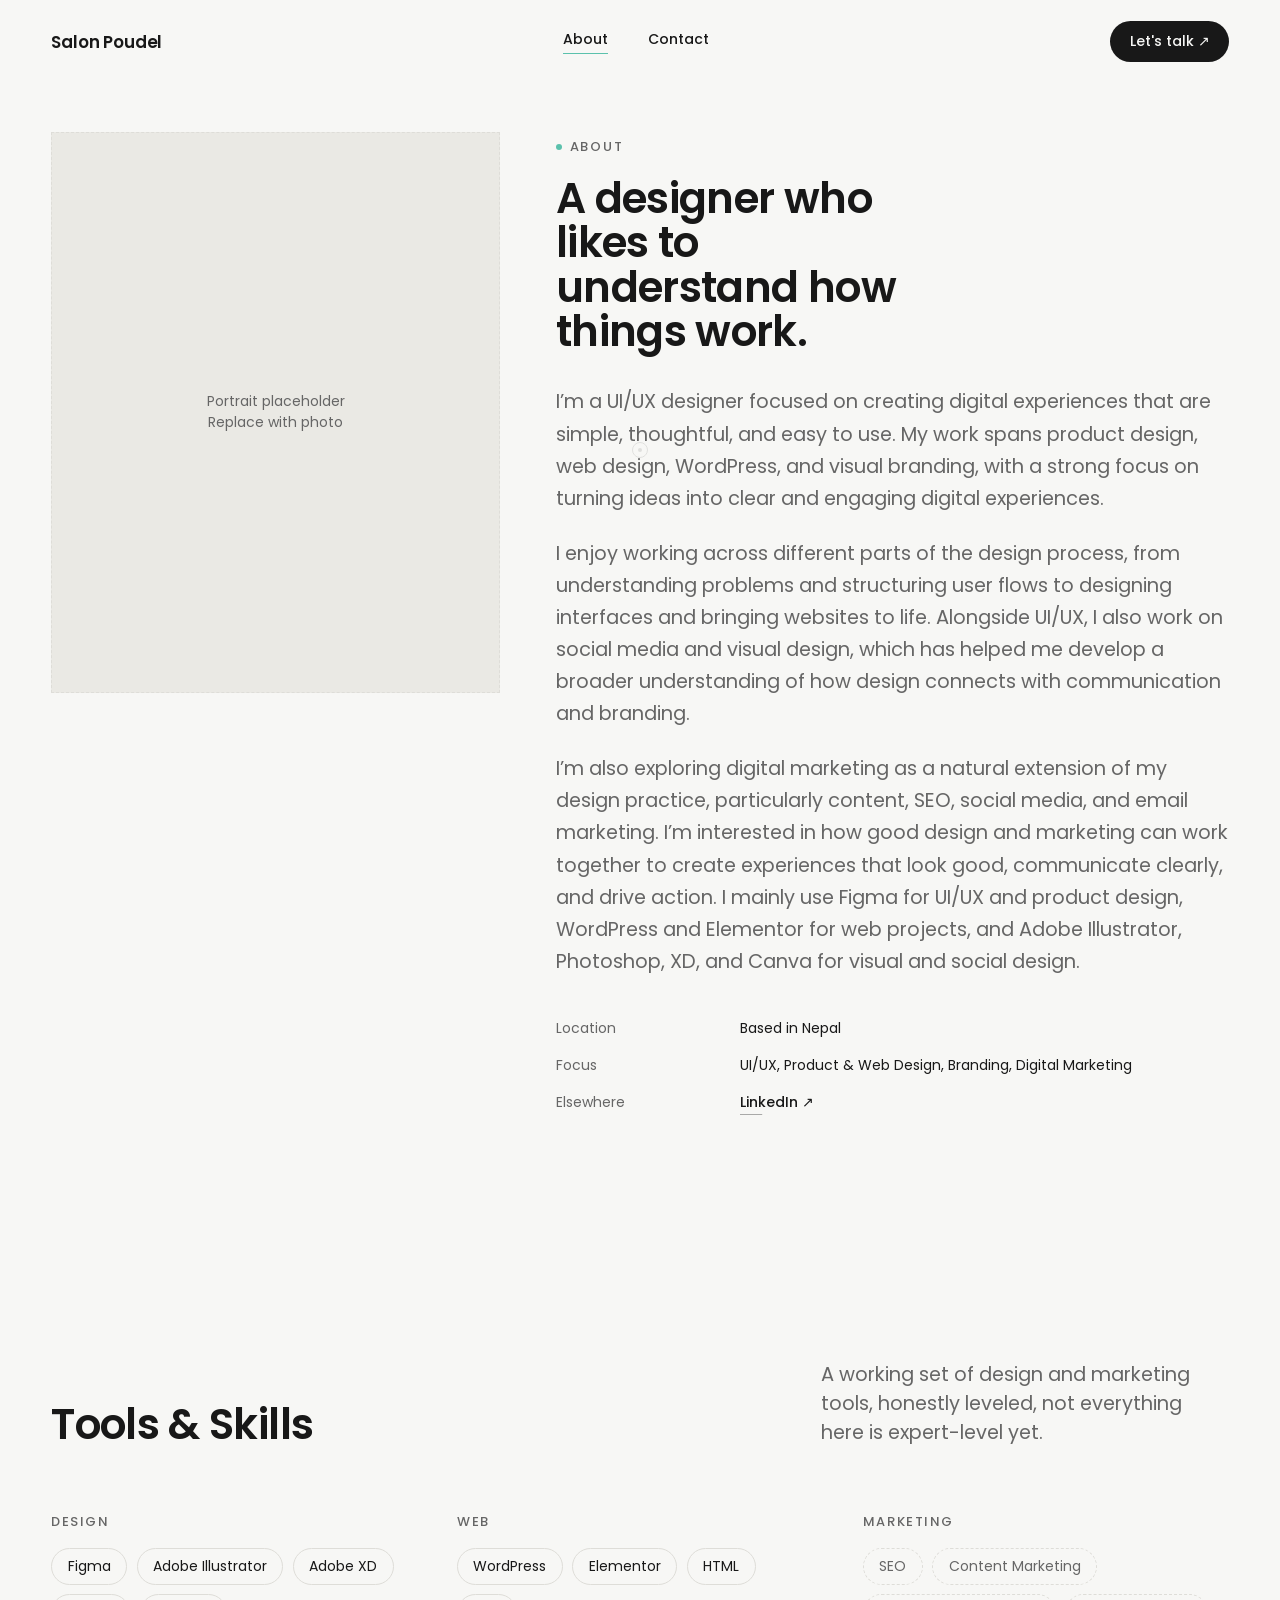
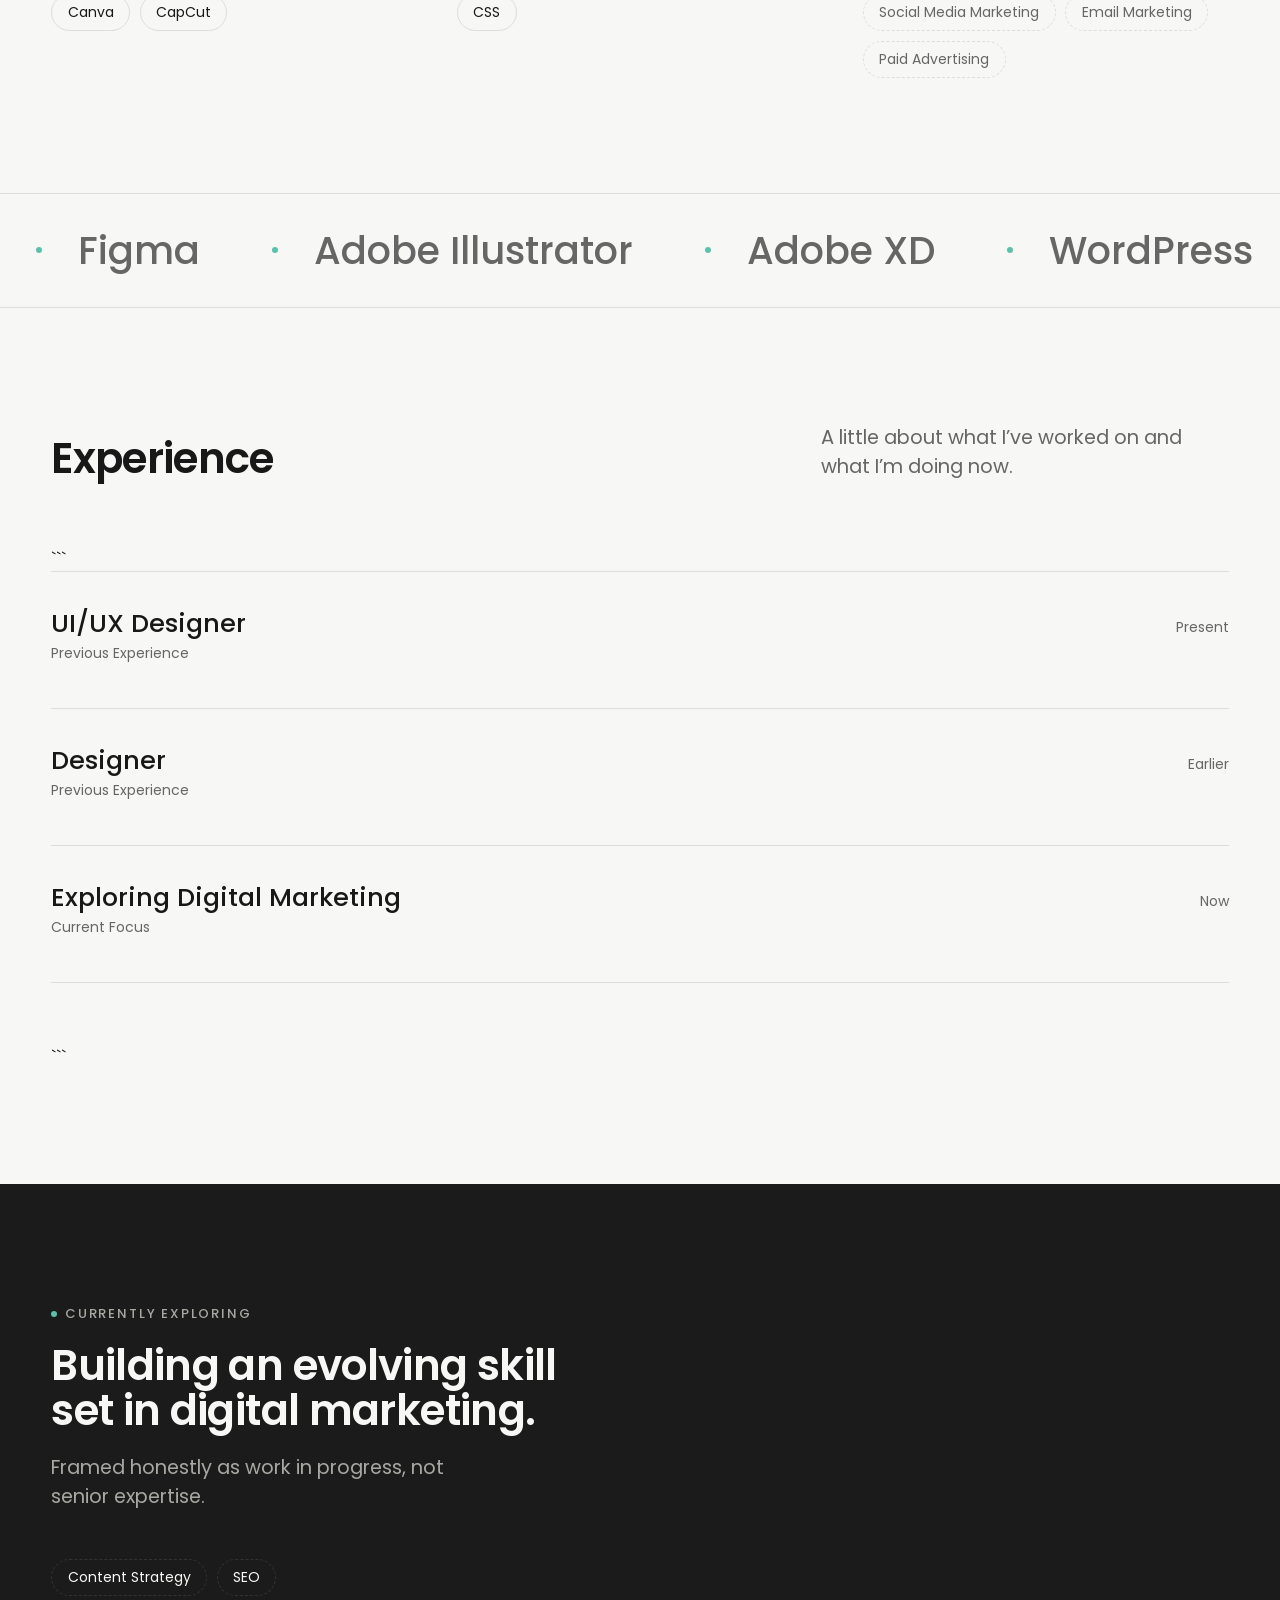
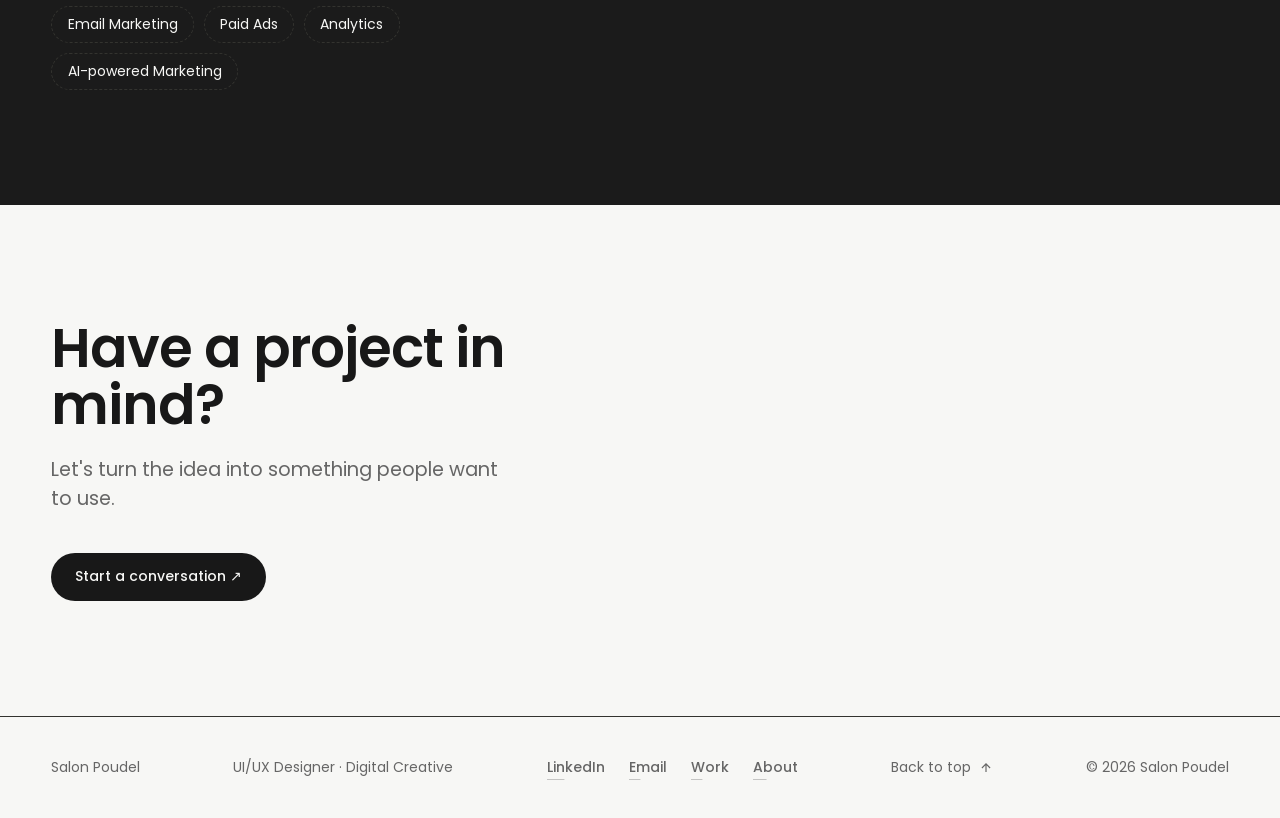
==== about.html @ 78639d9d "Update about.html" ====
<!DOCTYPE html>
<html lang="en">
<head>
<meta charset="UTF-8">
<meta name="viewport" content="width=device-width, initial-scale=1.0">
<title>About | Salon Poudel</title>
<meta name="description" content="About Salon Poudel — UI/UX designer working across product design, web design, branding, and digital marketing.">
<link rel="icon" href="data:,">
<link rel="stylesheet" href="css/styles.css">
</head>
<body>

<a class="skip-link" href="#main">Skip to content</a>
<div class="scroll-progress" aria-hidden="true"></div>

<header class="nav">
  <div class="container nav-inner">
    <a href="index.html" class="nav-logo">Salon Poudel</a>
    <nav class="nav-links" aria-label="Primary">
      <!-- <a href="work.html">Work</a> -->
      <a href="about.html" aria-current="page">About</a>
      <a href="contact.html">Contact</a>
    </nav>
    <div class="nav-cta">
      <a href="contact.html" class="btn btn-primary magnetic">Let's talk ↗</a>
    </div>
    <button class="nav-toggle" aria-expanded="false" aria-controls="mobile-menu" aria-label="Open menu">
      <span></span><span></span><span></span>
    </button>
  </div>
</header>

<div class="mobile-menu" id="mobile-menu">
  <nav aria-label="Mobile">
    <!-- <a href="work.html">Work</a> -->
    <a href="about.html">About</a>
    <a href="contact.html">Contact</a>
  </nav>
  <div class="mobile-menu-foot">
    <span>Based in Nepal</span>
    <a class="text-link" href="https://www.linkedin.com/in/salon-poudel/" target="_blank" rel="noopener">LinkedIn ↗</a>
  </div>
</div>

<main id="main">

  <section class="section" style="padding-top:calc(var(--nav-h) + 3rem);">
    <div class="container about-grid">
      <div class="about-portrait reveal" role="img" aria-label="Portrait placeholder — replace with a real photo of Salon Poudel">
        Portrait placeholder<br>Replace with photo
      </div>
      <div>
        <p class="eyebrow reveal">About</p>
        <h1 class="section-title reveal" style="margin-top:1.25rem;max-width:14ch;">A designer who likes to understand how things work.</h1>
        <div class="about-copy" style="margin-top:2rem;">
          <p class="reveal">I’m a UI/UX designer focused on creating digital experiences that are simple, thoughtful, and easy to use. My work spans product design, web design, WordPress, and visual branding, with a strong focus on turning ideas into clear and engaging digital experiences.</p>
          <p class="reveal">I enjoy working across different parts of the design process, from understanding problems and structuring user flows to designing interfaces and bringing websites to life. Alongside UI/UX, I also work on social media and visual design, which has helped me develop a broader understanding of how design connects with communication and branding.</p>
          <p class="reveal">I’m also exploring digital marketing as a natural extension of my design practice, particularly content, SEO, social media, and email marketing. I’m interested in how good design and marketing can work together to create experiences that look good, communicate clearly, and drive action. I mainly use Figma for UI/UX and product design, WordPress and Elementor for web projects, and Adobe Illustrator, Photoshop, XD, and Canva for visual and social design.</p>
        </div>
        <dl class="about-facts">
          <div class="about-fact reveal"><dt>Location</dt><dd>Based in Nepal</dd></div>
          <div class="about-fact reveal"><dt>Focus</dt><dd>UI/UX, Product & Web Design, Branding, Digital Marketing</dd></div>
          <div class="about-fact reveal"><dt>Elsewhere</dt><dd><a class="text-link" href="https://www.linkedin.com/in/salon-poudel/" target="_blank" rel="noopener">LinkedIn ↗</a></dd></div>
        </dl>
      </div>
    </div>
  </section>

  <!-- SKILLS -->
  <section class="section" id="skills">
    <div class="container">
      <div class="section-head">
        <h2 class="section-title reveal">Tools & Skills</h2>
        <p class="section-sub reveal">A working set of design and marketing tools, honestly leveled, not everything here is expert-level yet.</p>
      </div>
      <div class="skill-groups">
        <div class="skill-group reveal">
          <h4>Design</h4>
          <div class="skill-tags">
            <span class="skill-tag">Figma</span>
            <span class="skill-tag">Adobe Illustrator</span>
            <span class="skill-tag">Adobe XD</span>
            <!-- <span class="skill-tag">Photoshop</span> -->
            <span class="skill-tag">Canva</span>
            <span class="skill-tag">CapCut</span>
          </div>
        </div>
        <div class="skill-group reveal">
          <h4>Web</h4>
          <div class="skill-tags">
            <span class="skill-tag">WordPress</span>
            <span class="skill-tag">Elementor</span>
            <span class="skill-tag">HTML</span>
            <span class="skill-tag">CSS</span>
            <!-- <span class="skill-tag" data-level="growing">Basic JavaScript</span> -->
          </div>
        </div>
        <div class="skill-group reveal">
          <h4>Marketing</h4>
          <div class="skill-tags">
            <span class="skill-tag" data-level="growing">SEO</span>
            <span class="skill-tag" data-level="growing">Content Marketing</span>
            <span class="skill-tag" data-level="growing">Social Media Marketing</span>
            <span class="skill-tag" data-level="growing">Email Marketing</span>
            <span class="skill-tag" data-level="growing">Paid Advertising</span>
          </div>
        </div>
      </div>
    </div>
  </section>

  <div class="marquee" aria-label="Tools used">
    <div class="marquee-track">
      <span class="marquee-item"><span class="dot"></span>Figma</span>
      <span class="marquee-item"><span class="dot"></span>Adobe Illustrator</span>
      <span class="marquee-item"><span class="dot"></span>Adobe XD</span>
      <span class="marquee-item"><span class="dot"></span>WordPress</span>
      <span class="marquee-item"><span class="dot"></span>Elementor</span>
      <span class="marquee-item"><span class="dot"></span>Photoshop</span>
      <span class="marquee-item"><span class="dot"></span>Canva</span>
      <span class="marquee-item"><span class="dot"></span>CapCut</span>
      <span class="marquee-item"><span class="dot"></span>Figma</span>
      <span class="marquee-item"><span class="dot"></span>Adobe Illustrator</span>
      <span class="marquee-item"><span class="dot"></span>Adobe XD</span>
      <span class="marquee-item"><span class="dot"></span>WordPress</span>
      <span class="marquee-item"><span class="dot"></span>Elementor</span>
      <span class="marquee-item"><span class="dot"></span>Photoshop</span>
      <span class="marquee-item"><span class="dot"></span>Canva</span>
      <span class="marquee-item"><span class="dot"></span>CapCut</span>
    </div>
  </div>

  <!-- EXPERIENCE -->
  <section class="section" id="experience">
  <div class="container">
    <div class="section-head">
      <h2 class="section-title reveal">Experience</h2>
      <p class="section-sub reveal">A little about what I’ve worked on and what I’m doing now.</p>
    </div>

```
<div class="timeline-list">

  <div class="timeline-item reveal">
    <div class="timeline-head" data-accordion-trigger tabindex="0" role="button" aria-expanded="false">
      <div>
        <p class="timeline-role">UI/UX Designer</p>
        <p class="timeline-company">Previous Experience</p>
      </div>
      <span class="timeline-duration">Present</span>
    </div>

    <div class="timeline-body">
      <div class="timeline-body-inner">
        <p>
          I worked across UI/UX and product design, creating digital experiences for web and mobile products. My work involved understanding user needs, planning user flows, designing interfaces in Figma, and turning ideas into clear and practical experiences. I also worked on WordPress websites, visual design, and social media content, gaining experience across different areas of digital design.
        </p>
      </div>
    </div>
  </div>

  <div class="timeline-item reveal">
    <div class="timeline-head" data-accordion-trigger tabindex="0" role="button" aria-expanded="false">
      <div>
        <p class="timeline-role">Designer</p>
        <p class="timeline-company">Previous Experience</p>
      </div>
      <span class="timeline-duration">Earlier</span>
    </div>

    <div class="timeline-body">
      <div class="timeline-body-inner">
        <p>
          I’ve worked on a range of digital projects, from websites and product interfaces to branding and social media design. Working across different types of projects has helped me build a flexible approach to design and understand how visual design, usability, content, and business goals come together.
        </p>
      </div>
    </div>
  </div>

  <div class="timeline-item reveal">
    <div class="timeline-head" data-accordion-trigger tabindex="0" role="button" aria-expanded="false">
      <div>
        <p class="timeline-role">Exploring Digital Marketing</p>
        <p class="timeline-company">Current Focus</p>
      </div>
      <span class="timeline-duration">Now</span>
    </div>

    <div class="timeline-body">
      <div class="timeline-body-inner">
        <p>
          I’m currently expanding my skills into digital marketing, building on my design background to better understand how content, SEO, social media, email marketing, and paid advertising can work together. I see it as a natural extension of design and an opportunity to understand the complete journey from creating an experience to getting it in front of the right people.
        </p>
      </div>
    </div>
  </div>

</div>

<p class="section-sub reveal" style="margin-top:2rem;">
  <a href="https://www.linkedin.com/in/salon-poudel/" target="_blank" rel="noopener noreferrer">
    View my full experience on LinkedIn ↗
  </a>
</p>
```

  </div>
</section>

  <!-- CURRENTLY EXPLORING -->
  <section class="section section-dark dark" id="exploring">
    <div class="container">
      <p class="eyebrow reveal" style="color:#A8A8A3;">Currently exploring</p>
      <h2 class="section-title reveal" style="margin-top:1.25rem;max-width:20ch;">Building an evolving skill set in digital marketing.</h2>
      <p class="section-sub reveal" style="margin-top:1.25rem;color:#A8A8A3;">Framed honestly as work in progress, not senior expertise.</p>
      <div class="skill-groups reveal" style="margin-top:3rem;">
        <div class="skill-tags">
          <span class="skill-tag" style="border-color:var(--line-dark);color:var(--bg);" data-level="growing">Content Strategy</span>
          <span class="skill-tag" style="border-color:var(--line-dark);color:var(--bg);" data-level="growing">SEO</span>
          <span class="skill-tag" style="border-color:var(--line-dark);color:var(--bg);" data-level="growing">Email Marketing</span>
          <span class="skill-tag" style="border-color:var(--line-dark);color:var(--bg);" data-level="growing">Paid Ads</span>
          <span class="skill-tag" style="border-color:var(--line-dark);color:var(--bg);" data-level="growing">Analytics</span>
          <span class="skill-tag" style="border-color:var(--line-dark);color:var(--bg);" data-level="growing">AI-powered Marketing</span>
        </div>
      </div>
    </div>
  </section>

  <section class="section" id="contact">
    <div class="container">
      <h2 class="contact-heading reveal">Have a project in mind?</h2>
      <p class="hero-lead reveal" style="margin-top:1.25rem;">Let's turn the idea into something people want to use.</p>
      <div class="reveal" style="margin-top:2.5rem;">
        <a href="contact.html" class="btn btn-primary magnetic">Start a conversation ↗</a>
      </div>
    </div>
  </section>

</main>

<footer class="site-footer">
  <div class="container" style="display:flex;justify-content:space-between;align-items:center;flex-wrap:wrap;gap:1rem;width:100%;">
    <span>Salon Poudel</span>
    <span class="hide-mobile">UI/UX Designer · Digital Creative</span>
    <nav class="footer-links" aria-label="Footer">
      <a class="text-link" href="https://www.linkedin.com/in/salon-poudel/" target="_blank" rel="noopener">LinkedIn</a>
      <a class="text-link" href="contact.html">Email</a>
      <a class="text-link" href="work.html">Work</a>
      <a class="text-link" href="about.html">About</a>
    </nav>
    <a href="#" data-back-top class="back-top">Back to top
      <svg width="14" height="14" viewBox="0 0 24 24" fill="none" stroke="currentColor" stroke-width="2"><path d="M12 19V5M5 12l7-7 7 7"/></svg>
    </a>
    <span>© 2026 Salon Poudel</span>
  </div>
</footer>

<script src="js/main.js"></script>
</body>
</html>
---- css/styles.css ----
/* ==========================================================================
   Salon Poudel — Portfolio
   Design system: tokens, type, layout, components
   ========================================================================== */

@import url('https://fonts.googleapis.com/css2?family=Poppins:wght@300;400;500;600;700&display=swap');

:root{
  /* Color */
  --bg:            #F7F7F5;
  --bg-dark:       #1B1B1B;
  --ink:           #181818;
  --ink-soft:      #666666;
  --line:          #DEDDD8;
  --line-dark:     #33332F;
  --accent:        #5BC1AC;
  --accent-ink:    #123A32;
  --paper:         #FFFFFF;

  /* Type */
  --font: 'Poppins', -apple-system, BlinkMacSystemFont, 'Segoe UI', sans-serif;

  --size-hero:    clamp(2.75rem, 3.2vw + 2rem, 7rem);
  --size-h1:      clamp(2.25rem, 2.4vw + 1.5rem, 4.5rem);
  --size-h2:      clamp(1.8rem, 1.8vw + 1.2rem, 3rem);
  --size-project: clamp(1.6rem, 2vw + 1rem, 3.6rem);
  --size-lead:    clamp(1.05rem, 0.4vw + 0.9rem, 1.35rem);
  --size-body:    1rem;
  --size-small:   0.875rem;
  --size-label:   0.8125rem;

  /* Layout */
  --gutter: clamp(1.25rem, 4vw, 4rem);
  --max: 1360px;
  --nav-h: 84px;
  --ease: cubic-bezier(.22,.61,.36,1);
  --dur: .6s;

  color-scheme: light;
}

*, *::before, *::after{ box-sizing:border-box; }
html{ scroll-behavior:smooth; }
@media (prefers-reduced-motion: reduce){
  html{ scroll-behavior:auto; }
  *, *::before, *::after{
    animation-duration:.001ms !important;
    animation-iteration-count:1 !important;
    transition-duration:.001ms !important;
    scroll-behavior:auto !important;
  }
}

body{
  margin:0;
  background:var(--bg);
  color:var(--ink);
  font-family:var(--font);
  font-weight:400;
  -webkit-font-smoothing:antialiased;
  -moz-osx-font-smoothing:grayscale;
  overflow-x:hidden;
}

img{ max-width:100%; display:block; }
a{ color:inherit; text-decoration:none; }
button{ font-family:inherit; background:none; border:none; cursor:pointer; color:inherit; }
ul{ margin:0; padding:0; list-style:none; }
h1,h2,h3,h4,p{ margin:0; }

.container{
  max-width:var(--max);
  margin-inline:auto;
  padding-inline:var(--gutter);
}

section{ position:relative; }

/* Focus states ------------------------------------------------------- */
a:focus-visible, button:focus-visible, input:focus-visible, textarea:focus-visible{
  outline:2px solid var(--accent);
  outline-offset:4px;
  border-radius:2px;
}

/* Skip link ------------------------------------------------------------ */
.skip-link{
  position:absolute; left:1rem; top:-60px;
  background:var(--ink); color:var(--bg);
  padding:.75rem 1.25rem; font-size:var(--size-small);
  z-index:1000; transition:top .25s var(--ease);
}
.skip-link:focus{ top:1rem; }

/* Eyebrow / labels ------------------------------------------------------ */
.eyebrow{
  font-size:var(--size-label);
  letter-spacing:.14em;
  text-transform:uppercase;
  color:var(--ink-soft);
  font-weight:500;
  display:inline-flex;
  align-items:center;
  gap:.6em;
}
.eyebrow::before{
  content:'';
  width:6px; height:6px;
  background:var(--accent);
  border-radius:50%;
  flex:none;
}

/* Buttons ---------------------------------------------------------------- */
.btn{
  display:inline-flex;
  align-items:center;
  gap:.55em;
  font-size:var(--size-small);
  font-weight:500;
  padding:.95em 1.7em;
  border-radius:100px;
  transition:transform .4s var(--ease), background .3s ease, color .3s ease, border-color .3s ease;
}
.btn-primary{
  background:var(--ink);
  color:var(--bg);
}
.btn-primary:hover{ background:var(--accent); color:var(--accent-ink); }
.btn-ghost{
  border:1px solid var(--line);
  color:var(--ink);
}
.btn-ghost:hover{ border-color:var(--ink); }
.dark .btn-ghost{ border-color:var(--line-dark); color:var(--bg); }
.dark .btn-ghost:hover{ border-color:var(--bg); }

.text-link{
  position:relative;
  display:inline-block;
  font-weight:500;
}
.text-link::after{
  content:'';
  position:absolute; left:0; right:0; bottom:-.15em;
  height:1px; background:currentColor;
  transform:scaleX(.3); transform-origin:left;
  opacity:.35;
  transition:transform .45s var(--ease), opacity .45s var(--ease);
}
.text-link:hover::after{ transform:scaleX(1); opacity:1; }

/* ==========================================================================
   Navigation
   ========================================================================== */
.nav{
  position:fixed; inset:0 0 auto 0;
  height:var(--nav-h);
  z-index:500;
  display:flex; align-items:center;
  transition:background .4s ease, border-color .4s ease, height .4s ease;
  border-bottom:1px solid transparent;
}
.nav.is-scrolled{
  background:rgba(247,247,245,.86);
  backdrop-filter:blur(14px);
  border-color:var(--line);
  height:70px;
}
.nav-inner{
  width:100%;
  display:flex; align-items:center; justify-content:space-between;
  gap:1.5rem;
}
.nav-logo{
  font-weight:600;
  font-size:1.05rem;
  letter-spacing:-.01em;
}
.nav-links{
  display:flex; align-items:center; gap:2.5rem;
}
.nav-links a{
  font-size:var(--size-small);
  font-weight:500;
  position:relative;
  padding-bottom:4px;
}
.nav-links a::after{
  content:'';
  position:absolute; left:0; bottom:0; height:1px; width:100%;
  background:var(--accent);
  transform:scaleX(0); transform-origin:left;
  transition:transform .35s var(--ease);
}
.nav-links a:hover::after,
.nav-links a[aria-current="page"]::after{ transform:scaleX(1); }
.nav-cta{
  display:flex; align-items:center; gap:1.75rem;
}
.nav-cta .btn{ padding:.7em 1.4em; }

.nav-toggle{
  display:none;
  flex-direction:column;
  gap:5px;
  padding:.5rem;
  z-index:600;
}
.nav-toggle span{
  width:22px; height:1.5px; background:var(--ink);
  transition:transform .35s var(--ease), opacity .35s var(--ease);
}
.nav-toggle[aria-expanded="true"] span:nth-child(1){ transform:translateY(6.5px) rotate(45deg); }
.nav-toggle[aria-expanded="true"] span:nth-child(2){ opacity:0; }
.nav-toggle[aria-expanded="true"] span:nth-child(3){ transform:translateY(-6.5px) rotate(-45deg); }

.mobile-menu{
  position:fixed; inset:0;
  background:var(--bg);
  z-index:550;
  display:flex; flex-direction:column;
  justify-content:center;
  padding:0 var(--gutter);
  transform:translateY(-100%);
  transition:transform .55s var(--ease);
}
.mobile-menu.is-open{ transform:translateY(0); }
.mobile-menu a{
  font-size:clamp(2rem,7vw,3rem);
  font-weight:500;
  padding:.35em 0;
  border-bottom:1px solid var(--line);
  display:flex; justify-content:space-between; align-items:center;
}
.mobile-menu-foot{
  margin-top:2.5rem;
  display:flex; flex-direction:column; gap:.6rem;
  color:var(--ink-soft); font-size:var(--size-small);
}

/* Scroll progress --------------------------------------------------------- */
.scroll-progress{
  position:fixed; top:0; left:0; height:2px; width:0%;
  background:var(--accent); z-index:600;
  transition:width .1s linear;
}

/* ==========================================================================
   Custom cursor (desktop only)
   ========================================================================== */
.cursor{
  position:fixed; top:0; left:0;
  width:16px; height:16px;
  border-radius:50%;
  border:1px solid var(--ink);
  pointer-events:none;
  z-index:900;
  transform:translate(-50%,-50%);
  transition:width .3s var(--ease), height .3s var(--ease), background .3s var(--ease), border-color .3s var(--ease);
  mix-blend-mode:difference;
  display:none;
}
.has-fine-pointer .cursor{ display:block; }
.cursor::after{
  content:'';
  position:absolute; inset:0; margin:auto;
  width:4px; height:4px; border-radius:50%;
  background:var(--ink);
  transition:opacity .3s ease;
}
.cursor.is-view{
  width:88px; height:88px;
  border-color:var(--ink);
  background:var(--bg);
}
.cursor.is-view::after{ opacity:0; }
.cursor.is-view::before{
  content:'VIEW';
  position:absolute; inset:0;
  display:flex; align-items:center; justify-content:center;
  font-size:.7rem; letter-spacing:.1em; font-weight:600;
}
.cursor.is-link{ width:34px; height:34px; background:var(--accent); border-color:var(--accent); }
.cursor.is-link::after{ opacity:0; }

/* ==========================================================================
   Hero
   ========================================================================== */
.hero{
  min-height:100svh;
  display:flex; flex-direction:column; justify-content:center;
  padding-top:calc(var(--nav-h) + 2rem);
  padding-bottom:4rem;
  position:relative;
}
.hero-grid{
  display:grid;
  grid-template-columns:1fr;
  gap:2.5rem;
}
.hero-eyebrow{ margin-bottom:1.75rem; }
.hero-heading{
  font-size:var(--size-hero);
  line-height:1.02;
  letter-spacing:-.02em;
  font-weight:600;
  max-width:20ch;
}
.hero-heading .accent-word{ color:var(--accent); }
.hero-sub-row{
  display:flex; flex-wrap:wrap; justify-content:space-between; align-items:flex-end;
  gap:2rem; margin-top:2.5rem;
}
.hero-lead{
  font-size:var(--size-lead);
  color:var(--ink-soft);
  max-width:38ch;
  line-height:1.5;
}
.hero-cta-row{ display:flex; gap:1rem; flex-wrap:wrap; }

.hero-canvas-wrap{
  position:absolute; inset:0;
  pointer-events:none;
  z-index:0;
}
#hero-canvas{ width:100%; height:100%; }

.hero-scroll{
  position:absolute; left:var(--gutter); bottom:2rem;
  display:flex; align-items:center; gap:.75rem;
  font-size:var(--size-label); color:var(--ink-soft);
}
.hero-scroll-line{
  width:1px; height:40px; background:var(--line); position:relative; overflow:hidden;
}
.hero-scroll-line::after{
  content:''; position:absolute; top:-40px; left:0; width:100%; height:40px;
  background:var(--accent);
  animation:scrollline 2.2s ease-in-out infinite;
}
@keyframes scrollline{ 0%{transform:translateY(0);} 100%{transform:translateY(80px);} }

/* ==========================================================================
   Reveal / scroll utilities
   ========================================================================== */
.reveal{
  opacity:0; transform:translateY(28px);
  transition:opacity .9s var(--ease), transform .9s var(--ease);
}
.reveal.in-view{ opacity:1; transform:translateY(0); }
.reveal-mask{ overflow:hidden; }
.reveal-mask > *{
  display:block;
  transform:translateY(110%);
  transition:transform .9s var(--ease);
}
.reveal-mask.in-view > *{ transform:translateY(0); }

/* Stagger children */
.stagger > *{ transition-delay:calc(var(--i, 0) * 90ms); }

/* ==========================================================================
   Section headings
   ========================================================================== */
.section{ padding:clamp(4.5rem,9vw,9rem) 0; }
.section-dark{ background:var(--bg-dark); color:var(--bg); }
.section-head{
  display:flex; justify-content:space-between; align-items:flex-end;
  gap:2rem; margin-bottom:clamp(2.5rem,5vw,5rem);
  flex-wrap:wrap;
}
.section-title{
  font-size:var(--size-h2);
  font-weight:600;
  letter-spacing:-.015em;
  line-height:1.05;
}
.section-sub{
  color:var(--ink-soft);
  max-width:34ch;
  font-size:var(--size-lead);
  line-height:1.5;
}
.dark .section-sub{ color:#A8A8A3; }

/* ==========================================================================
   Statement (intro / positioning) section
   ========================================================================== */
.statement{
  font-size:clamp(1.9rem,3.4vw,4rem);
  line-height:1.18;
  font-weight:500;
  letter-spacing:-.015em;
  max-width:22ch;
}
.statement .dim{ color:var(--ink-soft); }
.statement-note{
  margin-top:3rem;
  max-width:46ch;
  color:var(--ink-soft);
  font-size:var(--size-lead);
  line-height:1.6;
}

/* ==========================================================================
   Project list (Selected Work)
   ========================================================================== */
.project{
  border-top:1px solid var(--line);
  padding:clamp(3rem,6vw,5.5rem) 0;
  display:grid;
  grid-template-columns:1fr;
  gap:2.5rem;
  cursor:pointer;
}
.project:last-child{ border-bottom:1px solid var(--line); }
.project-media{
  position:relative;
  overflow:hidden;
  aspect-ratio:4/3;
  background:#EAE9E4;
  border-radius:2px;
}
.project-media img{
  width:100%; height:100%; object-fit:cover;
  transition:transform .9s var(--ease);
}
.project:hover .project-media img{ transform:scale(1.06); }
.project-placeholder{
  position:absolute; inset:0;
  display:flex; align-items:center; justify-content:center;
  flex-direction:column; gap:.5rem;
  color:var(--ink-soft);
  font-size:var(--size-small);
  text-align:center;
  padding:1.5rem;
  border:1px dashed var(--line);
}
.project-info{ display:flex; flex-direction:column; justify-content:center; }
.project-index{
  font-size:var(--size-small);
  color:var(--ink-soft);
  margin-bottom:1rem;
  transition:color .3s ease;
}
.project:hover .project-index{ color:var(--accent); }
.project-title{
  font-size:var(--size-project);
  font-weight:600;
  letter-spacing:-.02em;
  line-height:1.05;
  transition:transform .5s var(--ease);
}
.project:hover .project-title{ transform:translateX(10px); }
.project-desc{
  margin-top:1.1rem;
  color:var(--ink-soft);
  max-width:42ch;
  line-height:1.6;
}
.project-meta{
  display:flex; gap:1.5rem; margin-top:1.5rem;
  font-size:var(--size-small); color:var(--ink-soft);
  flex-wrap:wrap;
}
.project-meta span{ display:flex; align-items:center; gap:.5rem; }
.project-link{
  margin-top:2rem;
  display:inline-flex; align-items:center; gap:.6rem;
  font-weight:500; font-size:var(--size-small);
}
.project-link .arrow{ transition:transform .4s var(--ease); }
.project:hover .project-link .arrow{ transform:translate(4px,-4px); }
.project-link .underline{
  position:relative; height:1px; width:26px; background:var(--line);
  overflow:hidden;
}
.project-link .underline::after{
  content:''; position:absolute; inset:0; background:var(--accent);
  transform:scaleX(0); transform-origin:left; transition:transform .4s var(--ease);
}
.project:hover .project-link .underline::after{ transform:scaleX(1); }

@media(min-width:900px){
  .project{ grid-template-columns:1.15fr .85fr; align-items:center; gap:4rem; }
  .project[data-layout="right"] .project-media{ order:2; }
  .project[data-layout="right"] .project-info{ order:1; }
  .project[data-layout="full"]{ grid-template-columns:1fr; }
  .project[data-layout="full"] .project-media{ aspect-ratio:16/8; }
  .project[data-layout="asym"]{ grid-template-columns:.7fr 1.3fr; }
}

/* ==========================================================================
   Services (editorial list)
   ========================================================================== */
.service-row{
  border-top:1px solid var(--line);
  padding:1.9rem 0;
  display:grid;
  grid-template-columns:3.5rem 1fr auto;
  align-items:center;
  gap:1.5rem;
  transition:padding .35s var(--ease);
}
.service-row:last-child{ border-bottom:1px solid var(--line); }
.service-num{ color:var(--ink-soft); font-size:var(--size-small); }
.service-name{
  font-size:clamp(1.35rem,2.4vw,2.1rem);
  font-weight:500;
  letter-spacing:-.01em;
}
.service-plus{
  width:34px; height:34px; border-radius:50%; border:1px solid var(--line);
  display:flex; align-items:center; justify-content:center;
  position:relative; flex:none;
  transition:border-color .3s ease, transform .4s var(--ease);
}
.service-plus::before, .service-plus::after{
  content:''; position:absolute; background:var(--ink);
}
.service-plus::before{ width:11px; height:1px; }
.service-plus::after{ width:1px; height:11px; transition:transform .3s ease; }
.service-row.is-open .service-plus::after{ transform:rotate(90deg); }
.service-row.is-open .service-plus{ border-color:var(--accent); transform:rotate(180deg); }
.service-desc{
  grid-column:1 / -1;
  max-height:0; overflow:hidden;
  color:var(--ink-soft); line-height:1.65;
  max-width:60ch;
  transition:max-height .5s var(--ease), padding .5s var(--ease);
}
.service-row.is-open .service-desc{ max-height:200px; padding-top:1rem; }

/* ==========================================================================
   Marquee (tools)
   ========================================================================== */
.marquee{
  overflow:hidden;
  border-top:1px solid var(--line);
  border-bottom:1px solid var(--line);
  padding:1.75rem 0;
}
.marquee-track{
  display:flex; width:max-content;
  animation:marquee 32s linear infinite;
  gap:0;
}
.marquee:hover .marquee-track{ animation-play-state:paused; }
.marquee-item{
  font-size:clamp(1.4rem,3vw,2.4rem);
  font-weight:500;
  color:var(--ink-soft);
  padding:0 2.25rem;
  display:flex; align-items:center; gap:2.25rem;
  white-space:nowrap;
}
.marquee-item .dot{ width:6px; height:6px; border-radius:50%; background:var(--accent); }
@keyframes marquee{ from{ transform:translateX(0);} to{ transform:translateX(-50%);} }

.skill-groups{
  display:grid; gap:2.5rem;
  grid-template-columns:1fr;
  margin-top:3rem;
}
.skill-group h4{
  font-size:var(--size-label); text-transform:uppercase; letter-spacing:.12em;
  color:var(--ink-soft); font-weight:500; margin-bottom:1rem;
}
.skill-tags{ display:flex; flex-wrap:wrap; gap:.6rem; }
.skill-tag{
  border:1px solid var(--line); border-radius:100px;
  padding:.5em 1.1em; font-size:var(--size-small);
  transition:border-color .3s ease, color .3s ease;
}
.skill-tag:hover{ border-color:var(--accent); color:var(--accent-ink); }
.skill-tag[data-level="growing"]{ border-style:dashed; color:var(--ink-soft); }

/* ==========================================================================
   Timeline (experience)
   ========================================================================== */
.timeline-item{
  border-top:1px solid var(--line);
  padding:2rem 0;
  display:grid;
  grid-template-columns:1fr;
  gap:.75rem;
  cursor:pointer;
  transition:opacity .35s ease;
}
.timeline-item:last-child{ border-bottom:1px solid var(--line); }
.timeline-list:hover .timeline-item{ opacity:.45; }
.timeline-list:hover .timeline-item:hover{ opacity:1; }
.timeline-head{
  display:flex; justify-content:space-between; align-items:baseline; gap:1rem; flex-wrap:wrap;
}
.timeline-role{ font-size:clamp(1.2rem,2vw,1.7rem); font-weight:500; }
.timeline-company{ color:var(--ink-soft); font-size:var(--size-small); }
.timeline-duration{ color:var(--ink-soft); font-size:var(--size-small); white-space:nowrap; }
.timeline-body{
  max-height:0; overflow:hidden;
  transition:max-height .5s var(--ease);
}
.timeline-item.is-open .timeline-body{ max-height:260px; }
.timeline-body-inner{ padding-top:1rem; color:var(--ink-soft); line-height:1.7; max-width:60ch; }
.timeline-body-inner ul{ margin-top:.75rem; }
.timeline-body-inner li{ position:relative; padding-left:1.1rem; margin-bottom:.4rem; }
.timeline-body-inner li::before{ content:''; position:absolute; left:0; top:.6em; width:5px; height:5px; border-radius:50%; background:var(--accent); }

/* ==========================================================================
   Process
   ========================================================================== */
.process-list{ border-top:1px solid var(--line-dark); }
.process-item{
  border-bottom:1px solid var(--line-dark);
  padding:1.75rem 0;
}
.process-head{
  display:flex; align-items:center; gap:1.5rem; cursor:pointer;
}
.process-num{ color:var(--accent); font-size:var(--size-small); width:2.5rem; flex:none; }
.process-name{ font-size:clamp(1.3rem,2.4vw,2rem); font-weight:500; }
.process-body{ max-height:0; overflow:hidden; transition:max-height .5s var(--ease); }
.process-item.is-open .process-body{ max-height:160px; }
.process-body-inner{ padding:1rem 0 0 4rem; color:#B4B4AF; line-height:1.7; max-width:56ch; }

/* ==========================================================================
   About
   ========================================================================== */
.about-grid{
  display:grid; grid-template-columns:1fr; gap:3.5rem;
  align-items:start;
}
.about-portrait{
  aspect-ratio:4/5;
  background:#EAE9E4;
  border:1px dashed var(--line);
  display:flex; align-items:center; justify-content:center;
  color:var(--ink-soft); font-size:var(--size-small); text-align:center; padding:2rem;
}
.about-copy p{ margin-bottom:1.4rem; color:var(--ink-soft); font-size:var(--size-lead); line-height:1.65; }
.about-facts{ margin-top:2.5rem; display:grid; gap:1rem; }
.about-fact{ display:flex; gap:1rem; font-size:var(--size-small); }
.about-fact dt{ color:var(--ink-soft); min-width:8rem; }

/* ==========================================================================
   Contact
   ========================================================================== */
.contact-heading{
  font-size:var(--size-h1);
  font-weight:600; letter-spacing:-.02em; line-height:1.05;
  max-width:16ch;
}
.contact-links{
  margin-top:3rem; display:flex; flex-direction:column; gap:0;
}
.contact-link-row{
  border-top:1px solid var(--line-dark);
  padding:1.5rem 0;
  display:flex; justify-content:space-between; align-items:center;
  font-size:clamp(1.1rem,2vw,1.5rem);
}
.contact-link-row:last-child{ border-bottom:1px solid var(--line-dark); }
.dark .contact-link-row{ border-color:var(--line-dark); }

/* ==========================================================================
   Footer
   ========================================================================== */
.site-footer{
  padding:2.5rem 0;
  display:flex; justify-content:space-between; align-items:center;
  flex-wrap:wrap; gap:1rem;
  font-size:var(--size-small);
  color:var(--ink-soft);
  border-top:1px solid var(--line-dark);
}
.dark .site-footer{ border-color:var(--line-dark); }
.footer-links{ display:flex; gap:1.5rem; }
.back-top{ display:inline-flex; align-items:center; gap:.5rem; }
.back-top svg{ transition:transform .3s var(--ease); }
.back-top:hover svg{ transform:translateY(-3px); }

/* ==========================================================================
   Magnetic buttons
   ========================================================================== */
.magnetic{ display:inline-block; will-change:transform; }

/* ==========================================================================
   Page-transition overlay
   ========================================================================== */
.page-overlay{
  position:fixed; inset:0; background:var(--ink);
  z-index:1000; transform:translateY(100%);
  pointer-events:none;
}
.page-overlay.animate-in{ animation:overlayIn .6s var(--ease) forwards; }
.page-overlay.animate-out{ animation:overlayOut .6s var(--ease) forwards; }
@keyframes overlayIn{ from{transform:translateY(100%);} to{transform:translateY(0);} }
@keyframes overlayOut{ from{transform:translateY(0);} to{transform:translateY(-100%);} }

/* ==========================================================================
   Case study
   ========================================================================== */
.cs-hero{ padding-top:calc(var(--nav-h) + 3rem); }
.cs-title{ font-size:var(--size-h1); font-weight:600; letter-spacing:-.02em; max-width:22ch; }
.cs-desc{ margin-top:1.25rem; font-size:var(--size-lead); color:var(--ink-soft); max-width:48ch; }
.cs-meta{
  margin-top:3rem; display:grid; grid-template-columns:repeat(2,1fr); gap:1.75rem;
  border-top:1px solid var(--line); padding-top:2rem;
}
.cs-meta dt{ font-size:var(--size-label); text-transform:uppercase; letter-spacing:.1em; color:var(--ink-soft); margin-bottom:.4rem; }
.cs-meta dd{ margin:0; font-size:1rem; font-weight:500; }
.cs-hero-media{
  margin-top:3.5rem; aspect-ratio:16/9; background:#EAE9E4; border:1px dashed var(--line);
  display:flex; align-items:center; justify-content:center; color:var(--ink-soft); font-size:var(--size-small); text-align:center; padding:2rem;
}
.cs-block{ padding:clamp(3.5rem,7vw,6rem) 0; border-top:1px solid var(--line); }
.cs-block-label{ font-size:var(--size-label); text-transform:uppercase; letter-spacing:.12em; color:var(--ink-soft); margin-bottom:1.5rem; }
.cs-block-title{ font-size:var(--size-h2); font-weight:600; letter-spacing:-.015em; max-width:20ch; margin-bottom:1.5rem; }
.cs-block-text{ color:var(--ink-soft); font-size:var(--size-lead); line-height:1.7; max-width:60ch; }
.cs-feature-list{ margin-top:2rem; display:grid; gap:1.25rem; }
.cs-feature{ display:flex; gap:1rem; }
.cs-feature .num{ color:var(--accent); font-size:var(--size-small); flex:none; padding-top:.15em; }
.cs-gallery{ display:grid; gap:1.5rem; margin-top:2rem; grid-template-columns:1fr; }
.cs-gallery-item{
  aspect-ratio:16/10; background:#EAE9E4; border:1px dashed var(--line);
  display:flex; align-items:center; justify-content:center; color:var(--ink-soft); font-size:var(--size-small); text-align:center; padding:2rem;
}
.cs-next{
  display:block; padding:clamp(3.5rem,7vw,6rem) 0; border-top:1px solid var(--line);
}
.cs-next-label{ font-size:var(--size-label); text-transform:uppercase; letter-spacing:.12em; color:var(--ink-soft); }
.cs-next-title{ font-size:var(--size-h1); font-weight:600; letter-spacing:-.02em; margin-top:1rem; }
.cs-next-media{
  margin-top:2.5rem; aspect-ratio:21/9; background:#1B1B1B; overflow:hidden; position:relative;
}
.cs-next-media img{ width:100%; height:100%; object-fit:cover; transition:transform .8s var(--ease); }
.cs-next:hover .cs-next-media img{ transform:scale(1.05); }

/* Placeholder notice banner ------------------------------------------------ */
.notice{
  background:#FBF3D9; border:1px solid #E9DBA0; color:#5C4C10;
  font-size:var(--size-small); line-height:1.6;
  padding:1rem 1.25rem; border-radius:4px; margin-bottom:2rem;
}

/* ==========================================================================
   Responsive
   ========================================================================== */
@media (max-width:900px){
  .nav-links{ display:none; }
  .nav-toggle{ display:flex; }
  .about-grid{ grid-template-columns:1fr; }
  .cs-meta{ grid-template-columns:1fr 1fr; }
}
@media (min-width:900px){
  .hero-grid{ grid-template-columns:1fr; }
  .about-grid{ grid-template-columns:.8fr 1.2fr; }
  .skill-groups{ grid-template-columns:repeat(3,1fr); }
}
@media (min-width:700px){
  .cs-gallery{ grid-template-columns:1fr 1fr; }
}

/* Utility */
.mt-0{ margin-top:0 !important; }
.hide-mobile{ display:none; }
@media(min-width:900px){ .hide-mobile{ display:initial; } }
.visually-hidden{
  position:absolute; width:1px; height:1px; padding:0; margin:-1px;
  overflow:hidden; clip:rect(0,0,0,0); white-space:nowrap; border:0;
}
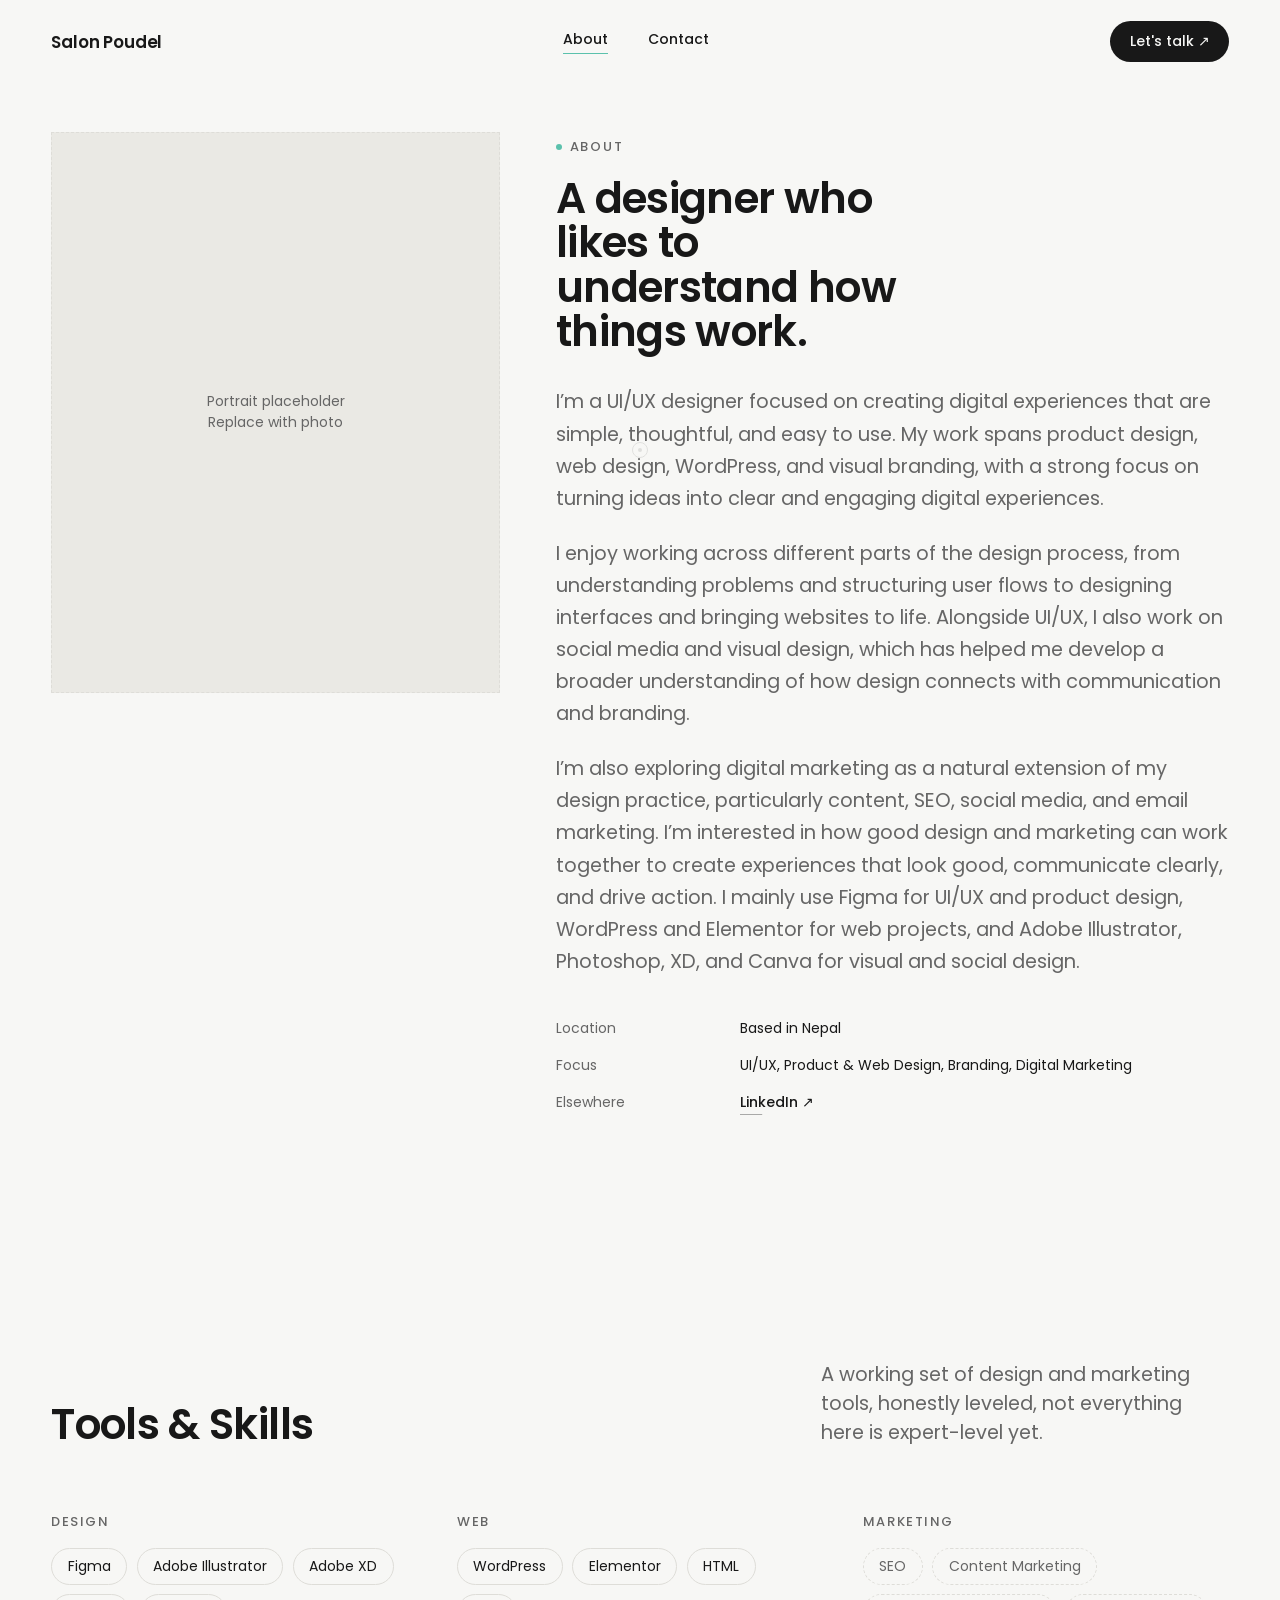
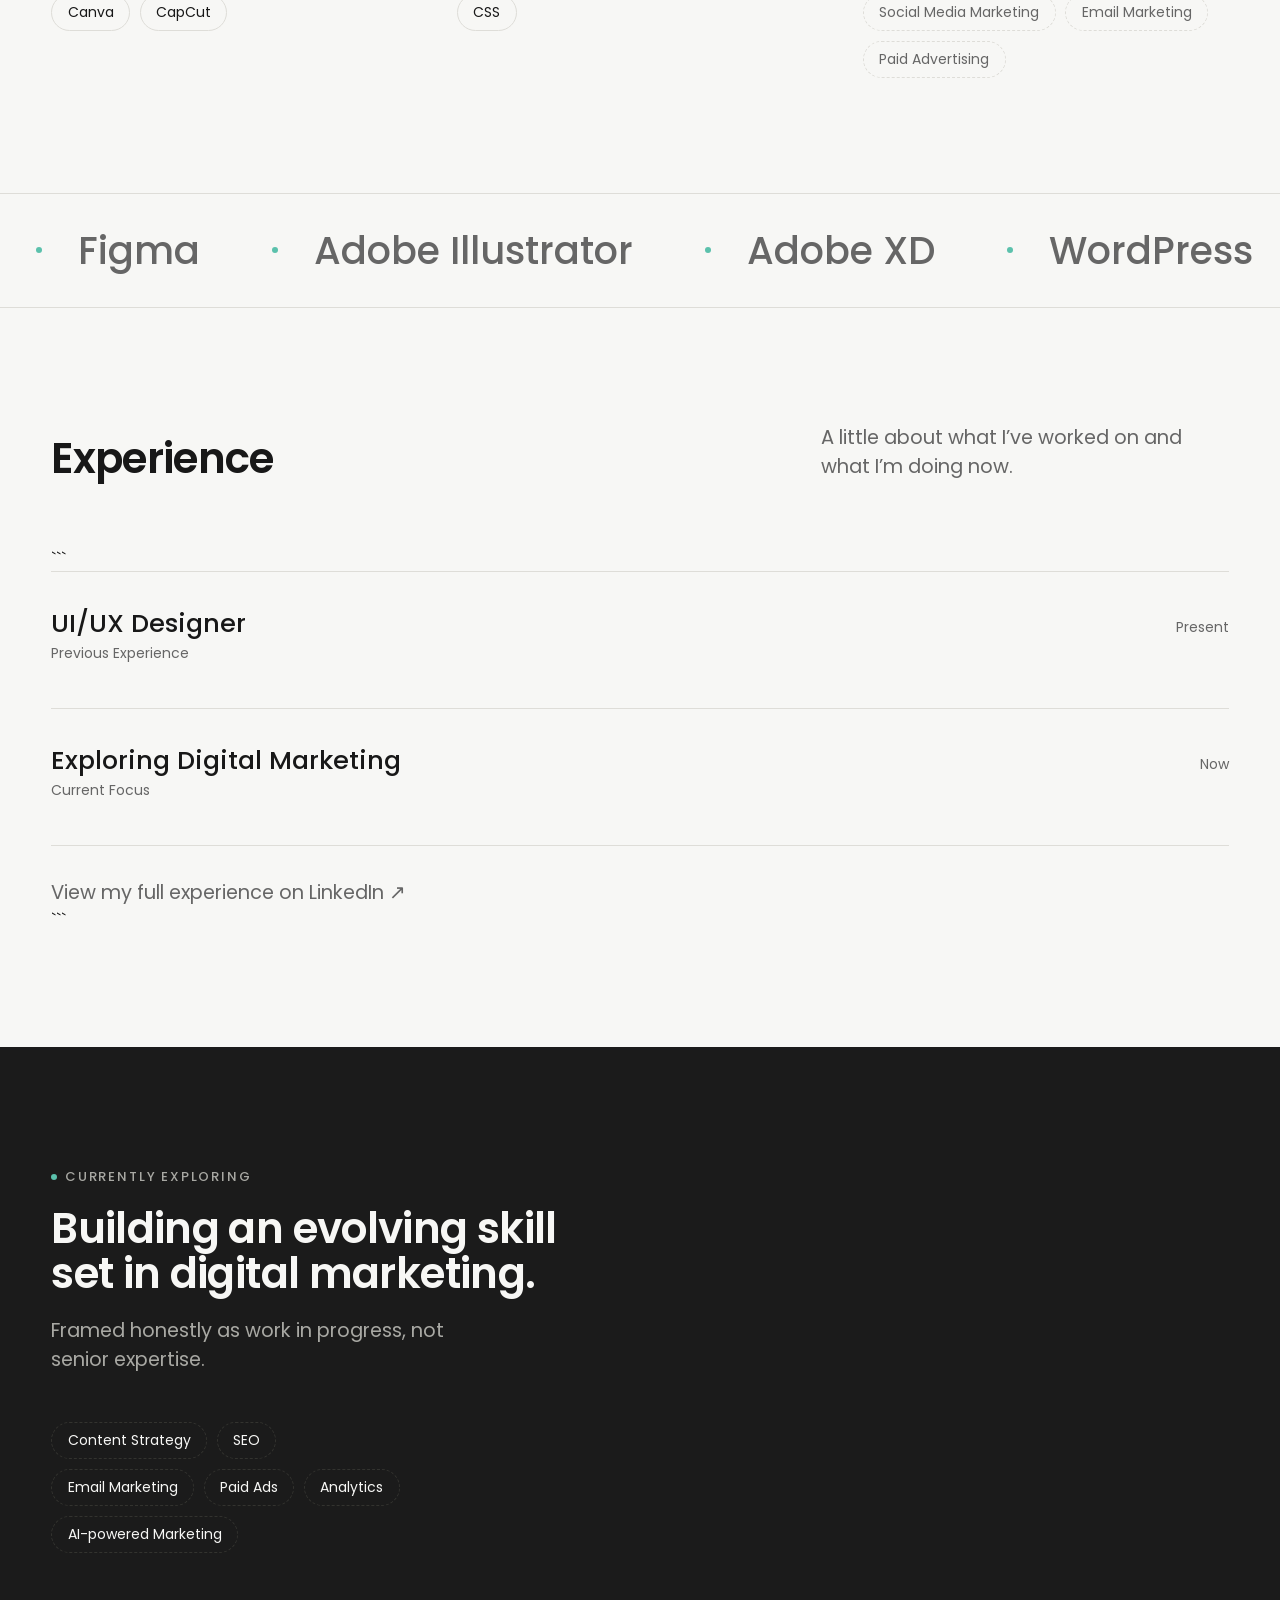
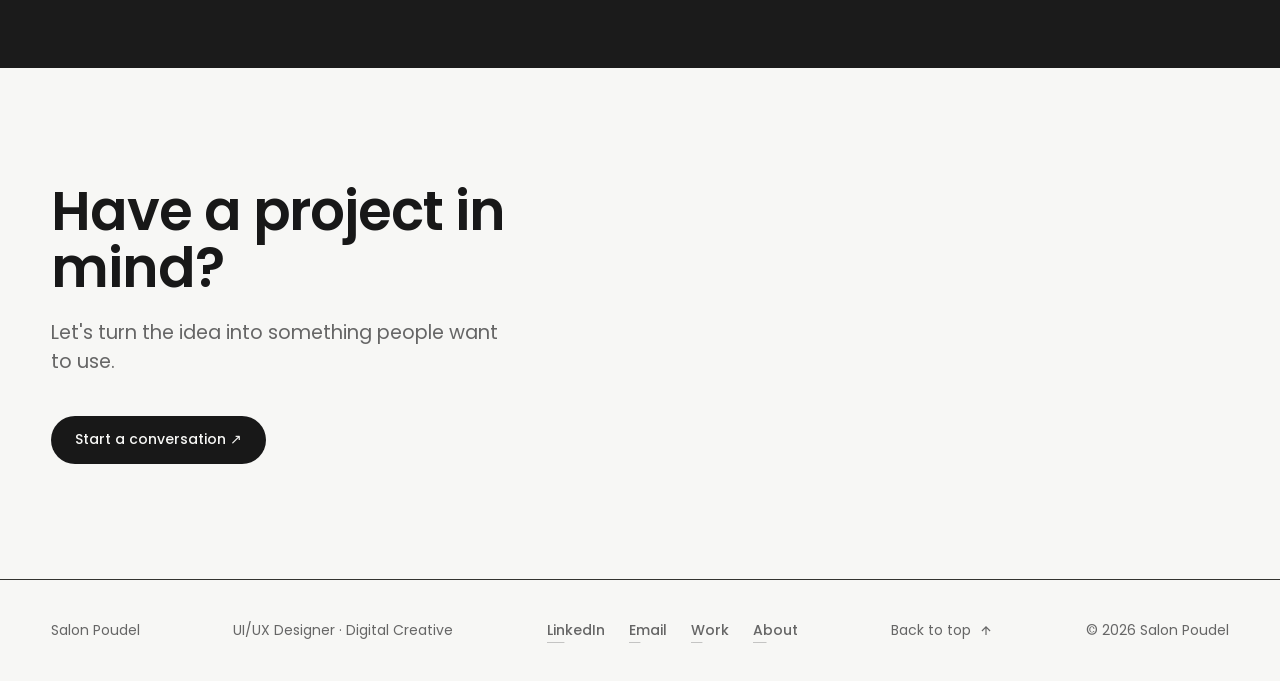
==== commit 8b11029c: "Update about.html" ====
--- a/about.html
+++ b/about.html
@@ -159,7 +159,7 @@
     </div>
   </div>
 
-  <div class="timeline-item reveal">
+  <!-- <div class="timeline-item reveal">
     <div class="timeline-head" data-accordion-trigger tabindex="0" role="button" aria-expanded="false">
       <div>
         <p class="timeline-role">Designer</p>
@@ -175,7 +175,7 @@
         </p>
       </div>
     </div>
-  </div>
+  </div> -->
 
   <div class="timeline-item reveal">
     <div class="timeline-head" data-accordion-trigger tabindex="0" role="button" aria-expanded="false">
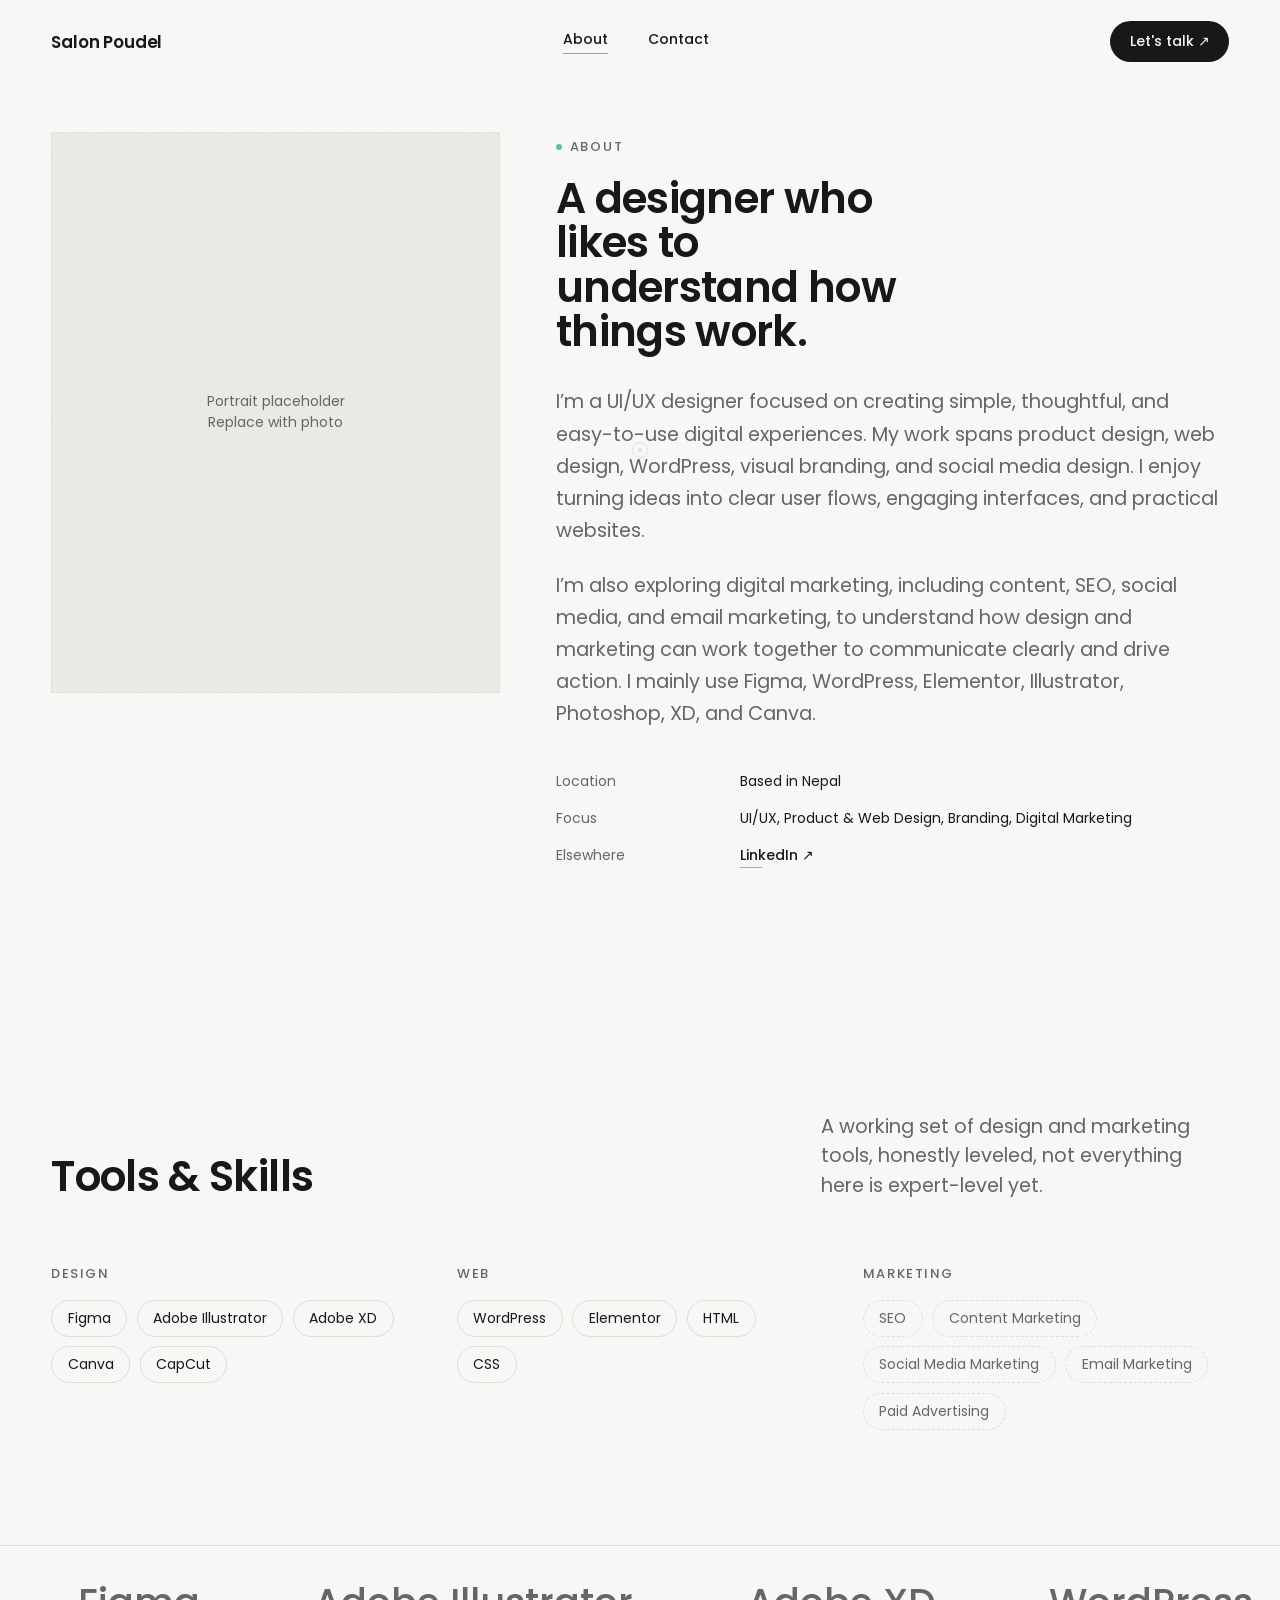
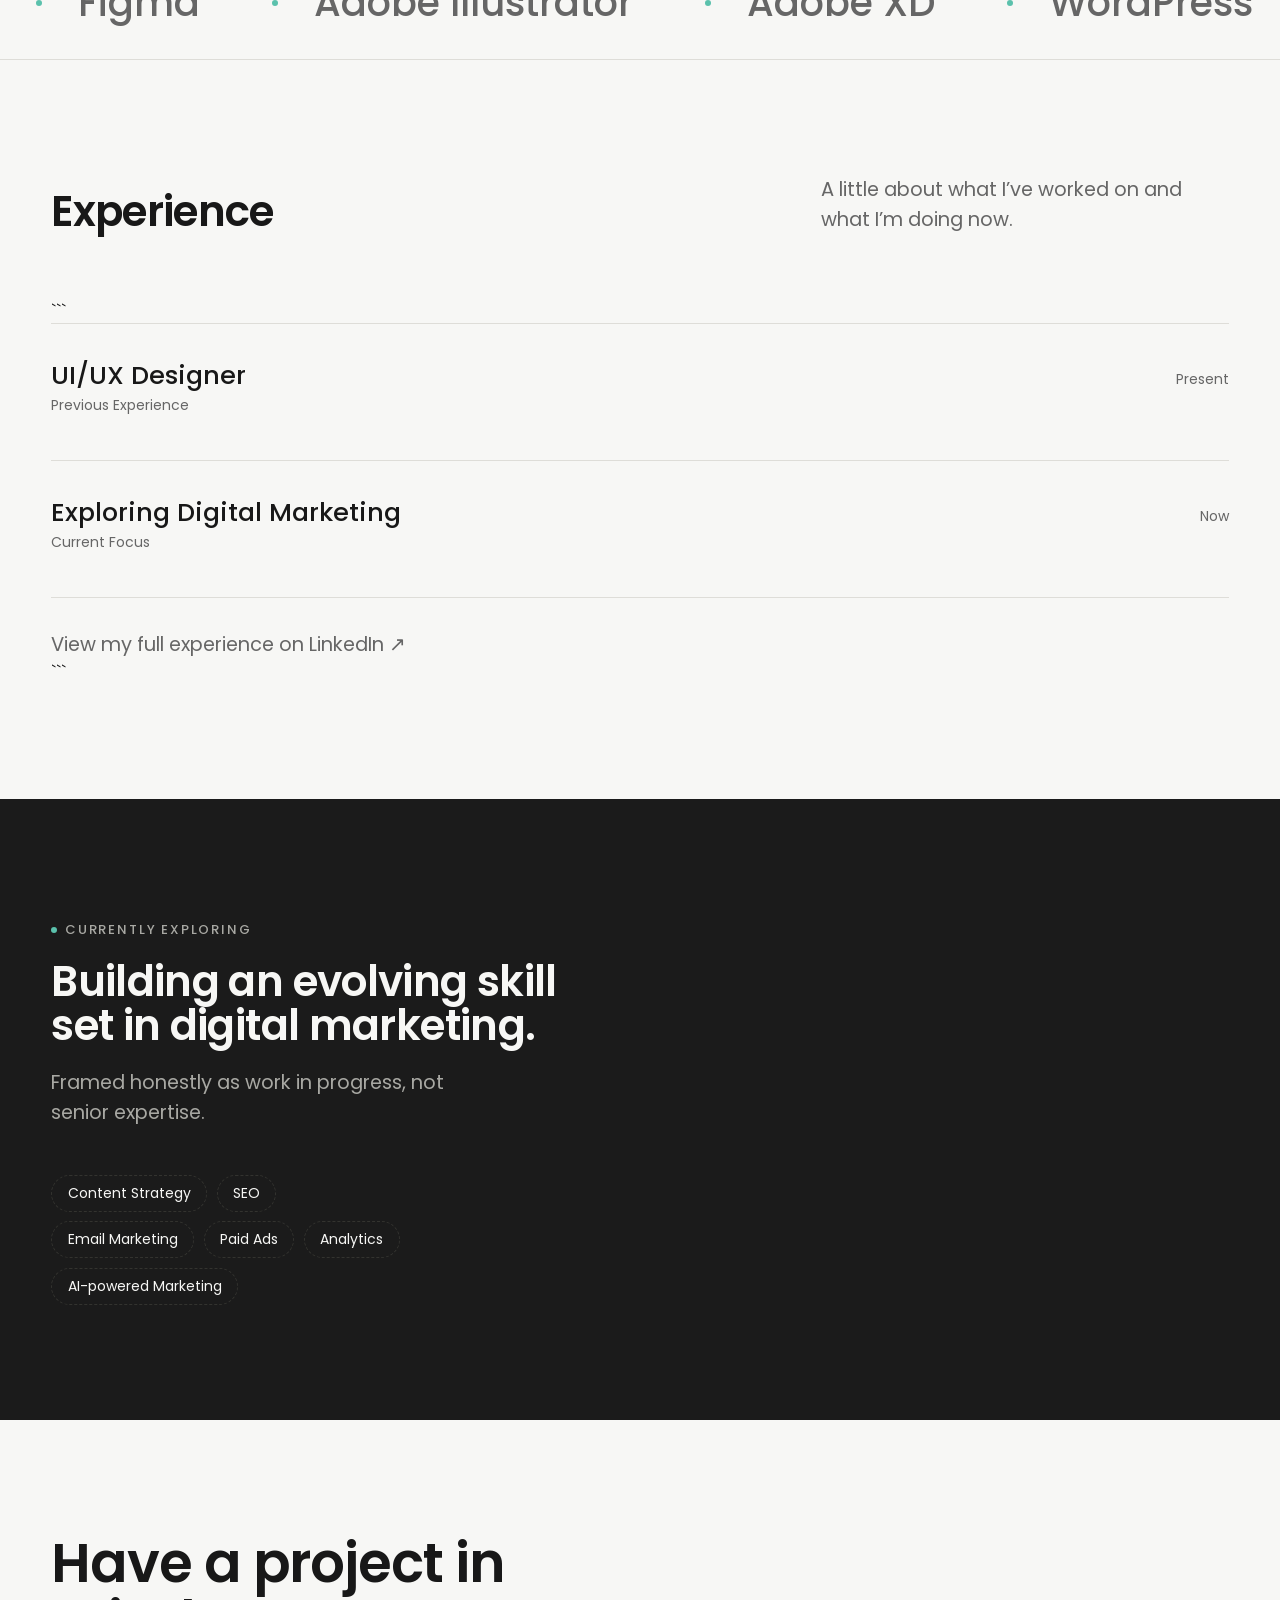
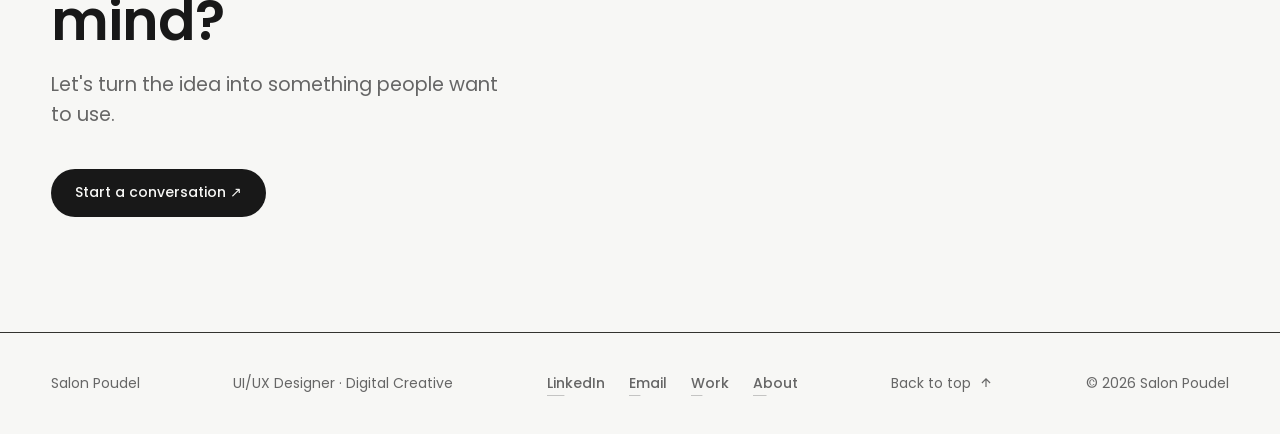
==== commit 6ad6fcbb: "Update about.html" ====
--- a/about.html
+++ b/about.html
@@ -53,9 +53,9 @@
         <p class="eyebrow reveal">About</p>
         <h1 class="section-title reveal" style="margin-top:1.25rem;max-width:14ch;">A designer who likes to understand how things work.</h1>
         <div class="about-copy" style="margin-top:2rem;">
-          <p class="reveal">I’m a UI/UX designer focused on creating digital experiences that are simple, thoughtful, and easy to use. My work spans product design, web design, WordPress, and visual branding, with a strong focus on turning ideas into clear and engaging digital experiences.</p>
-          <p class="reveal">I enjoy working across different parts of the design process, from understanding problems and structuring user flows to designing interfaces and bringing websites to life. Alongside UI/UX, I also work on social media and visual design, which has helped me develop a broader understanding of how design connects with communication and branding.</p>
-          <p class="reveal">I’m also exploring digital marketing as a natural extension of my design practice, particularly content, SEO, social media, and email marketing. I’m interested in how good design and marketing can work together to create experiences that look good, communicate clearly, and drive action. I mainly use Figma for UI/UX and product design, WordPress and Elementor for web projects, and Adobe Illustrator, Photoshop, XD, and Canva for visual and social design.</p>
+          <p class="reveal">I’m a UI/UX designer focused on creating simple, thoughtful, and easy-to-use digital experiences. My work spans product design, web design, WordPress, visual branding, and social media design. I enjoy turning ideas into clear user flows, engaging interfaces, and practical websites.</p>
+          <p class="reveal">I’m also exploring digital marketing, including content, SEO, social media, and email marketing, to understand how design and marketing can work together to communicate clearly and drive action. I mainly use Figma, WordPress, Elementor, Illustrator, Photoshop, XD, and Canva.</p>
+          <!-- <p class="reveal">I’m also exploring digital marketing as a natural extension of my design practice, particularly content, SEO, social media, and email marketing. I’m interested in how good design and marketing can work together to create experiences that look good, communicate clearly, and drive action. I mainly use Figma for UI/UX and product design, WordPress and Elementor for web projects, and Adobe Illustrator, Photoshop, XD, and Canva for visual and social design.</p> -->
         </div>
         <dl class="about-facts">
           <div class="about-fact reveal"><dt>Location</dt><dd>Based in Nepal</dd></div>
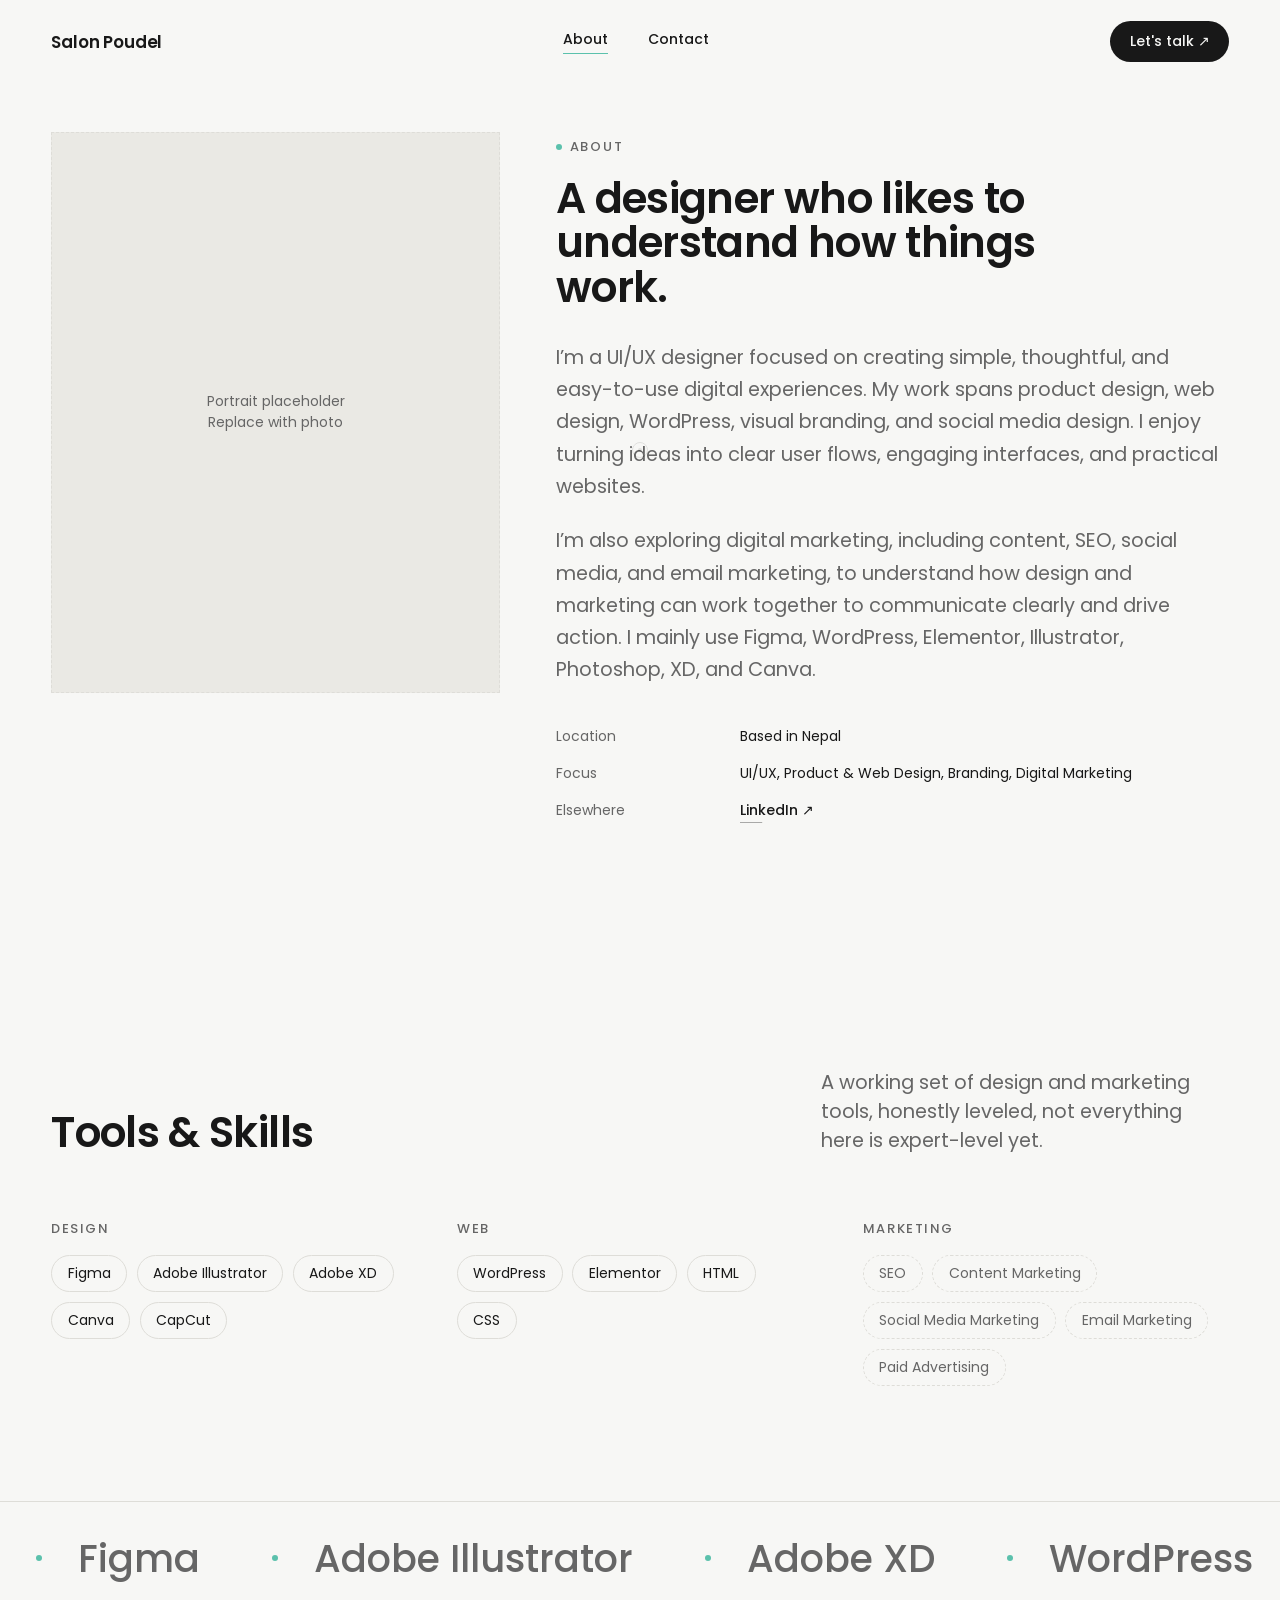
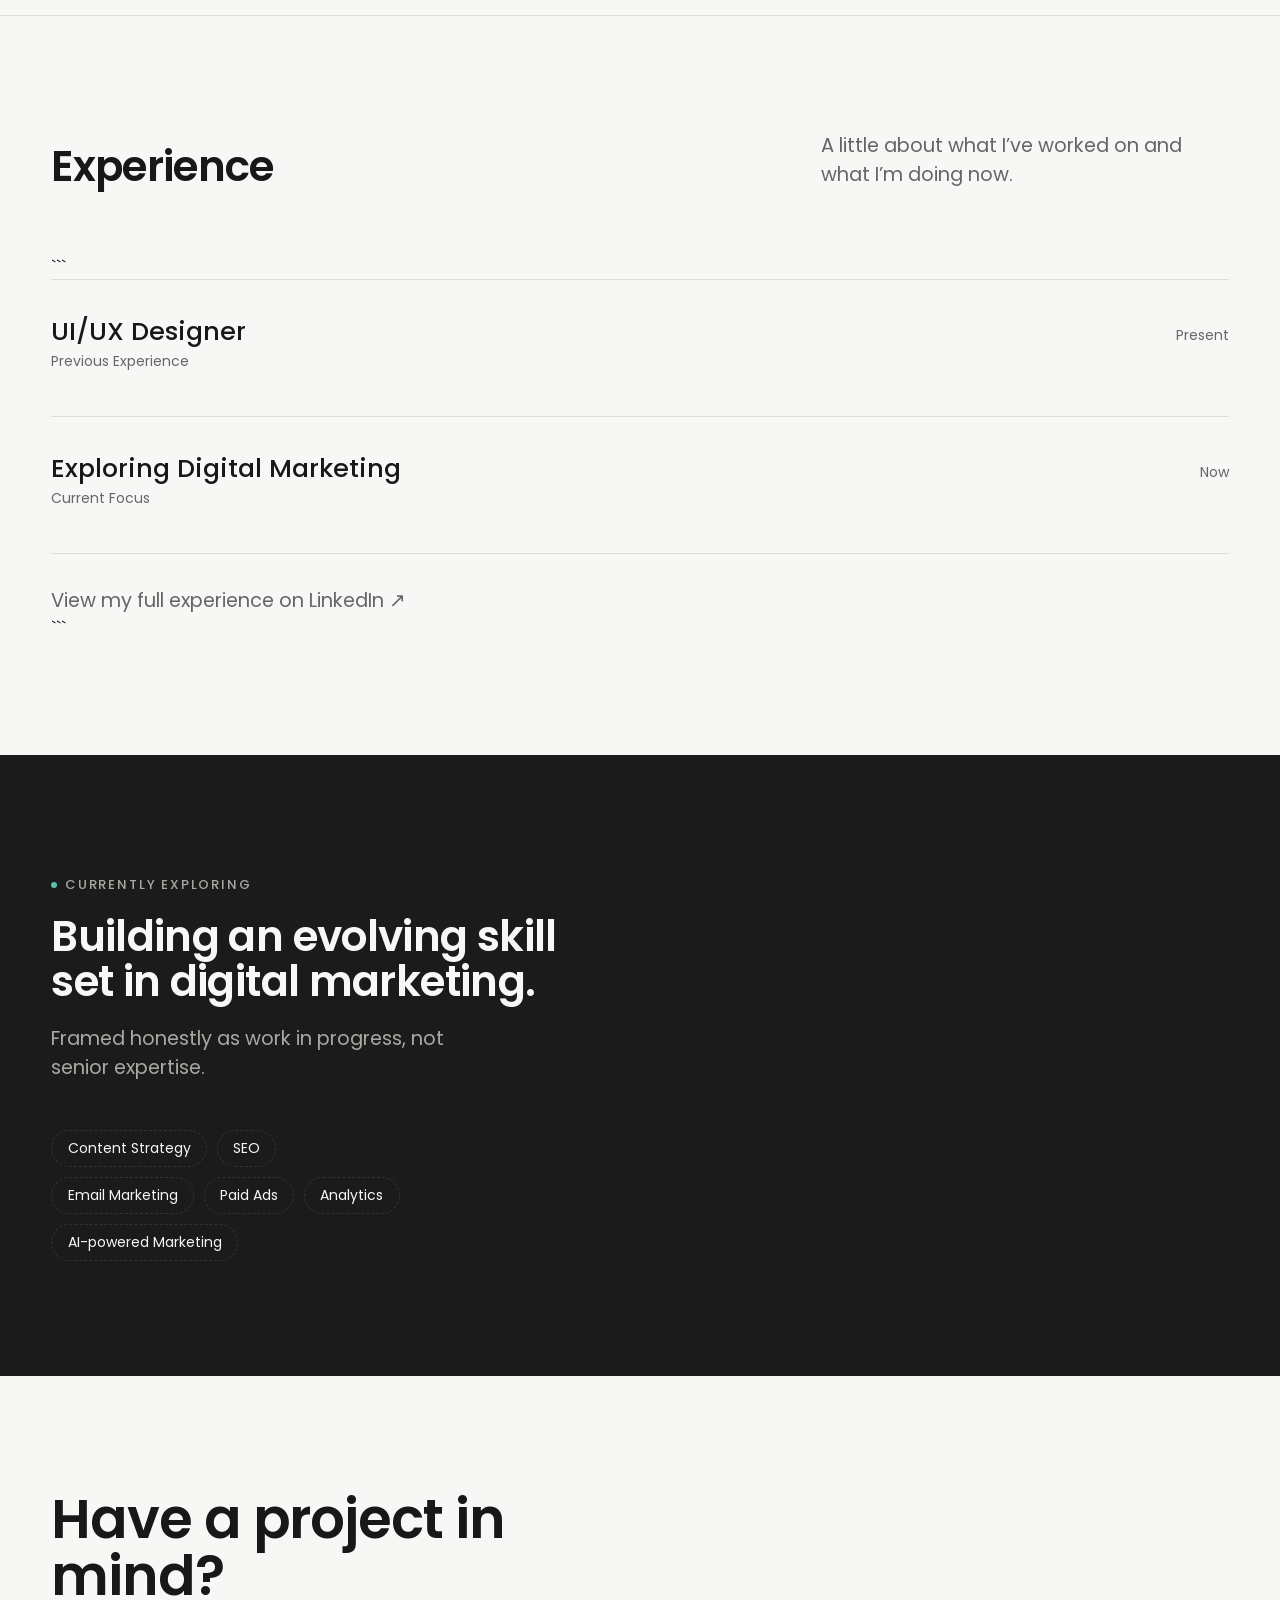
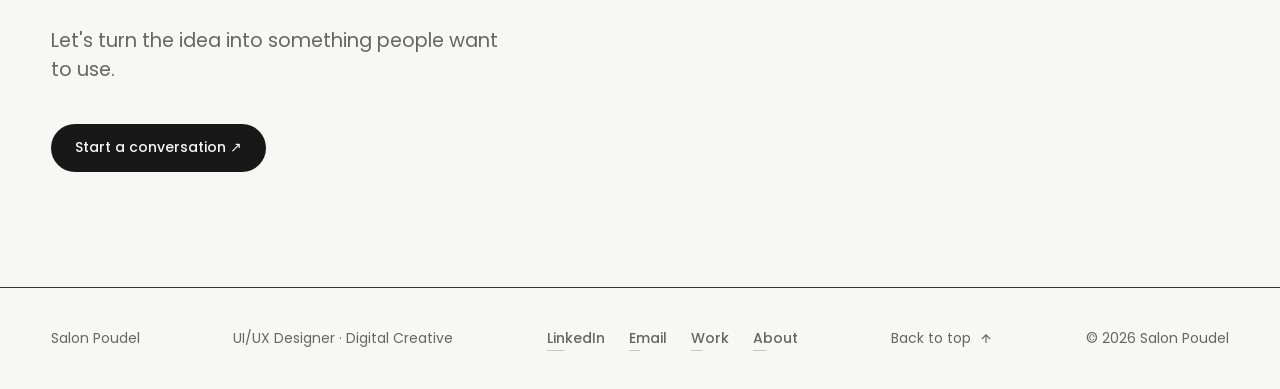
==== commit 3062c89e: "Update about.html" ====
--- a/about.html
+++ b/about.html
@@ -51,7 +51,7 @@
       </div>
       <div>
         <p class="eyebrow reveal">About</p>
-        <h1 class="section-title reveal" style="margin-top:1.25rem;max-width:14ch;">A designer who likes to understand how things work.</h1>
+        <h1 class="section-title reveal" style="margin-top:1.25rem;max-width:18ch;">A designer who likes to understand how things work.</h1>
         <div class="about-copy" style="margin-top:2rem;">
           <p class="reveal">I’m a UI/UX designer focused on creating simple, thoughtful, and easy-to-use digital experiences. My work spans product design, web design, WordPress, visual branding, and social media design. I enjoy turning ideas into clear user flows, engaging interfaces, and practical websites.</p>
           <p class="reveal">I’m also exploring digital marketing, including content, SEO, social media, and email marketing, to understand how design and marketing can work together to communicate clearly and drive action. I mainly use Figma, WordPress, Elementor, Illustrator, Photoshop, XD, and Canva.</p>
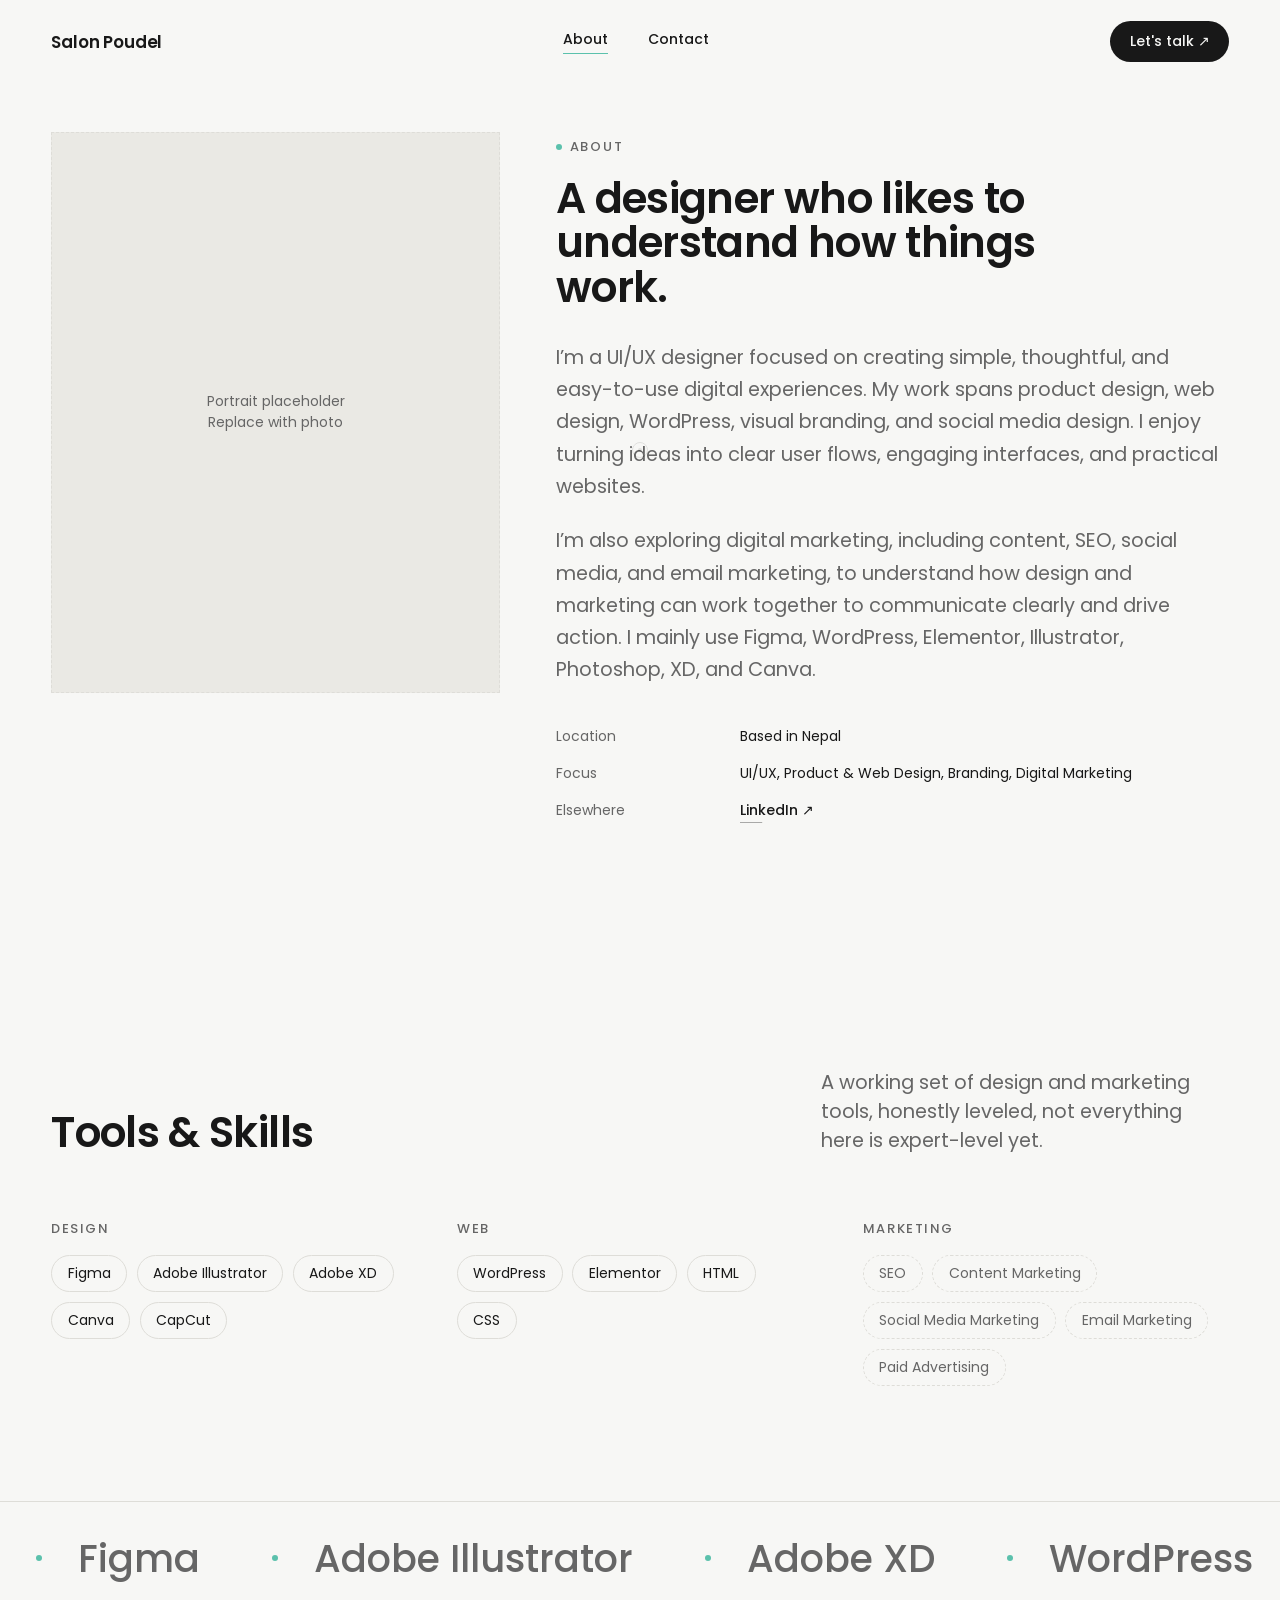
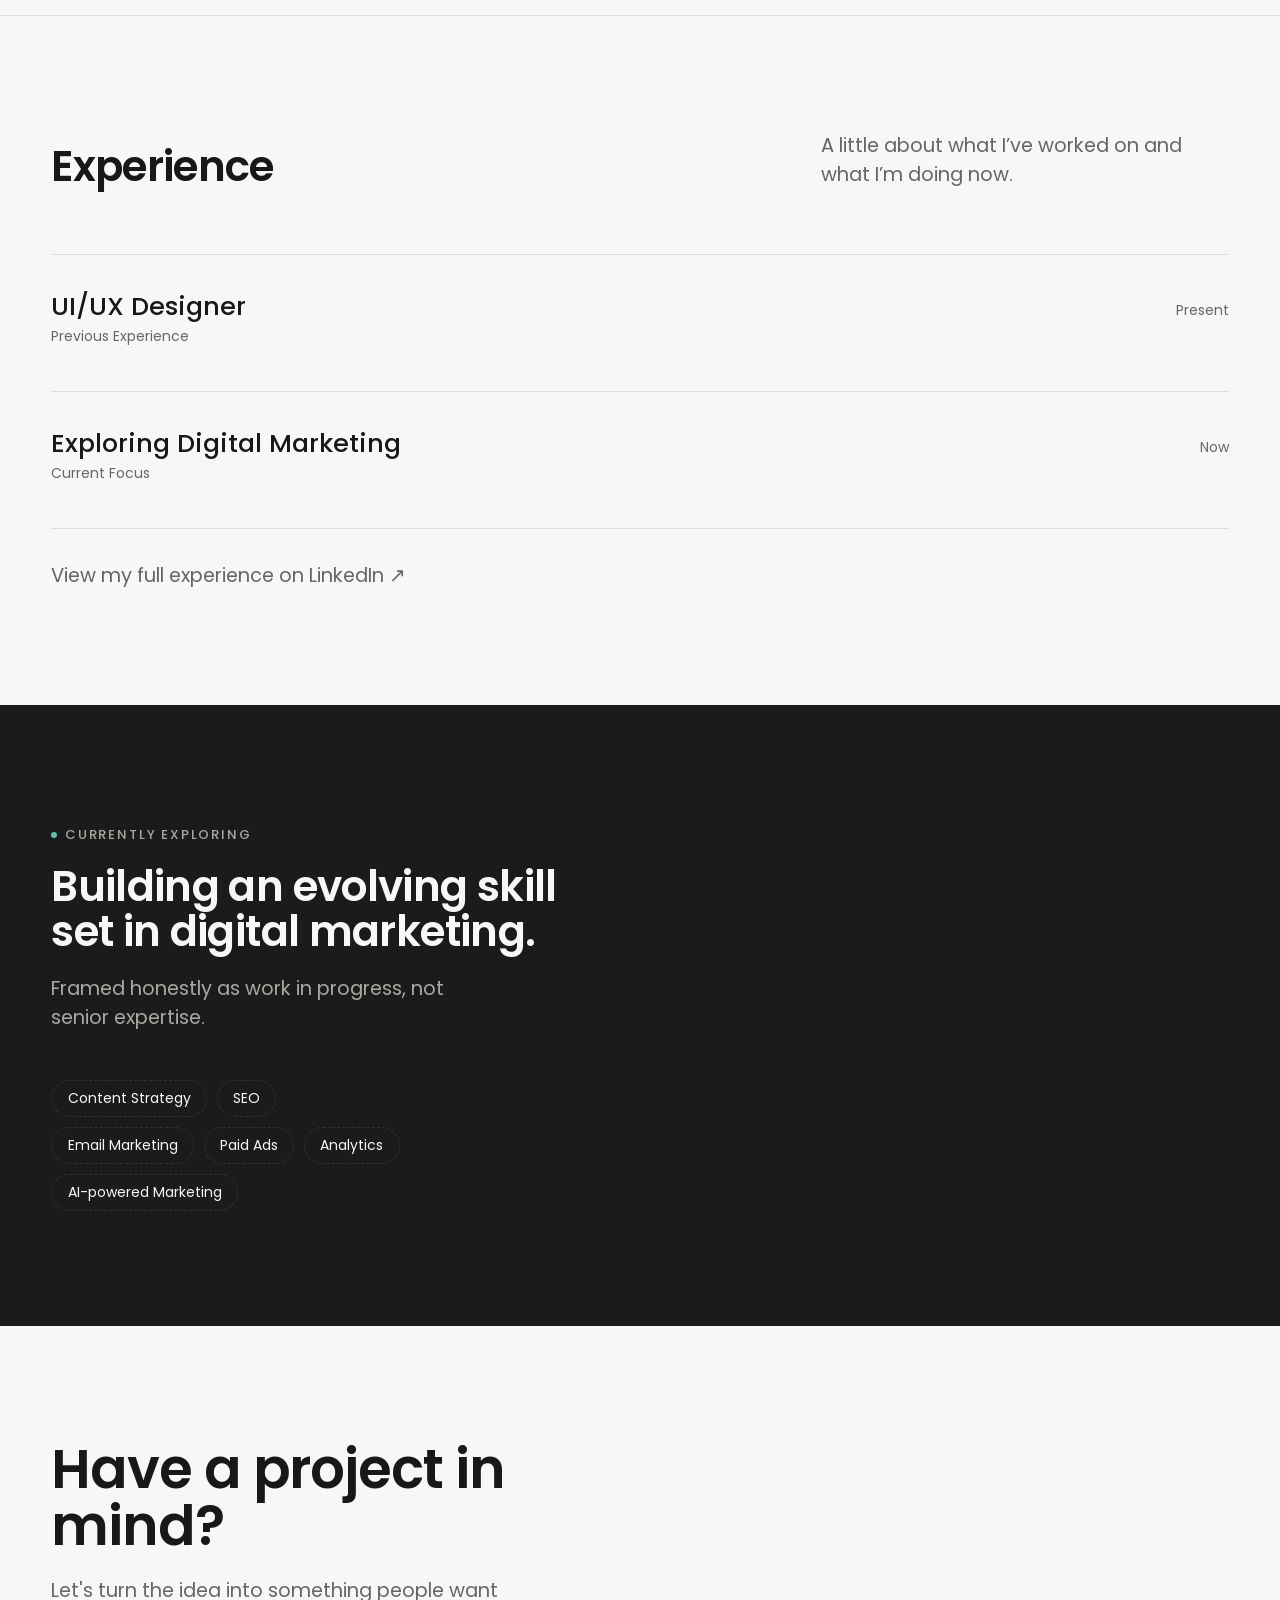
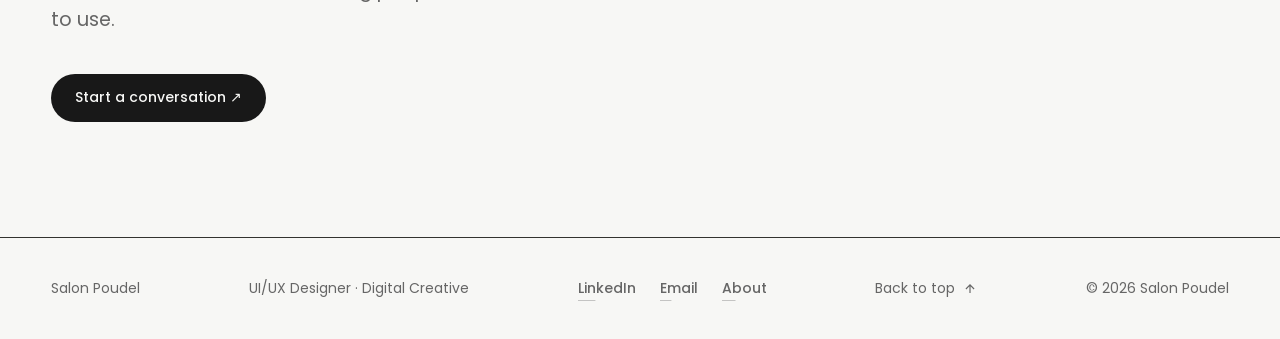
==== commit 9912c416: "Update about.html" ====
--- a/about.html
+++ b/about.html
@@ -116,7 +116,7 @@
       <span class="marquee-item"><span class="dot"></span>Adobe XD</span>
       <span class="marquee-item"><span class="dot"></span>WordPress</span>
       <span class="marquee-item"><span class="dot"></span>Elementor</span>
-      <span class="marquee-item"><span class="dot"></span>Photoshop</span>
+      <!-- <span class="marquee-item"><span class="dot"></span>Photoshop</span> -->
       <span class="marquee-item"><span class="dot"></span>Canva</span>
       <span class="marquee-item"><span class="dot"></span>CapCut</span>
       <span class="marquee-item"><span class="dot"></span>Figma</span>
@@ -138,7 +138,6 @@
       <p class="section-sub reveal">A little about what I’ve worked on and what I’m doing now.</p>
     </div>
 
-```
 <div class="timeline-list">
 
   <div class="timeline-item reveal">
@@ -202,7 +201,7 @@
     View my full experience on LinkedIn ↗
   </a>
 </p>
-```
+
 
   </div>
 </section>
@@ -245,7 +244,7 @@
     <nav class="footer-links" aria-label="Footer">
       <a class="text-link" href="https://www.linkedin.com/in/salon-poudel/" target="_blank" rel="noopener">LinkedIn</a>
       <a class="text-link" href="contact.html">Email</a>
-      <a class="text-link" href="work.html">Work</a>
+      <!-- <a class="text-link" href="work.html">Work</a> -->
       <a class="text-link" href="about.html">About</a>
     </nav>
     <a href="#" data-back-top class="back-top">Back to top
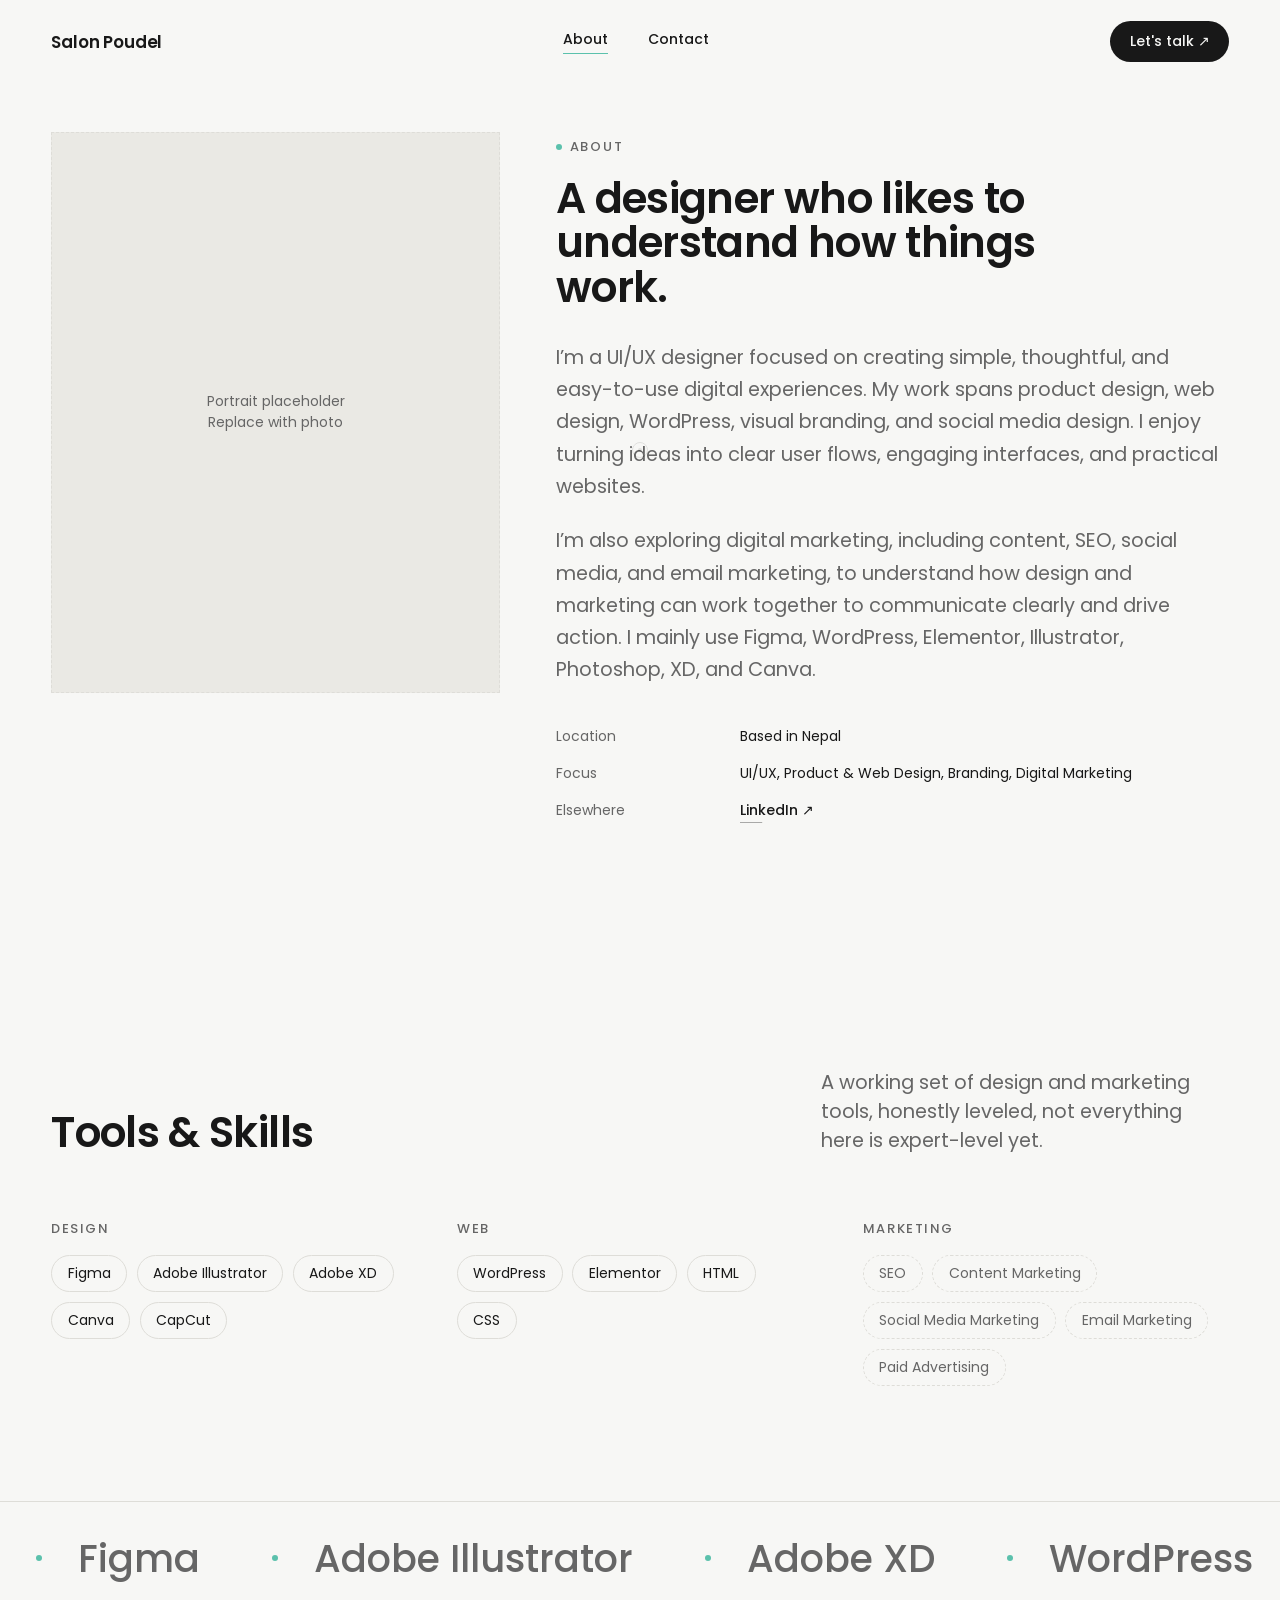
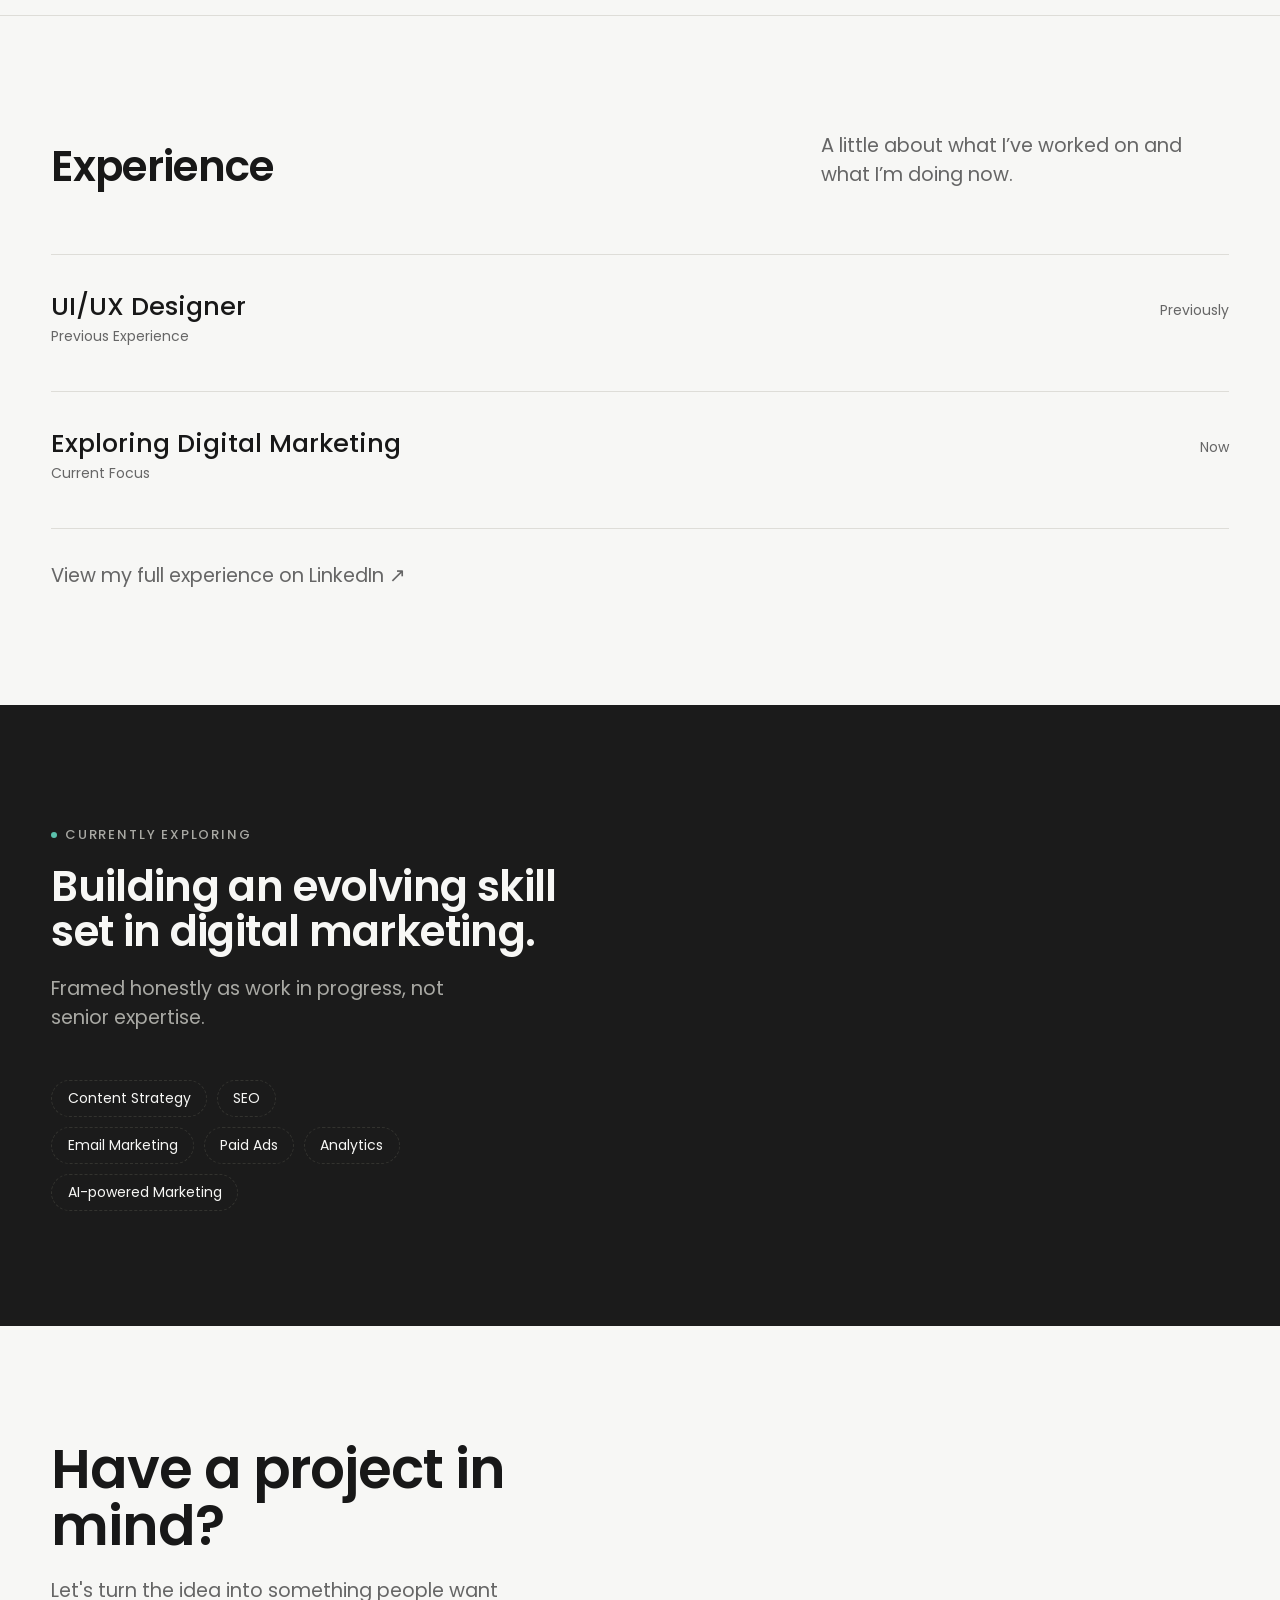
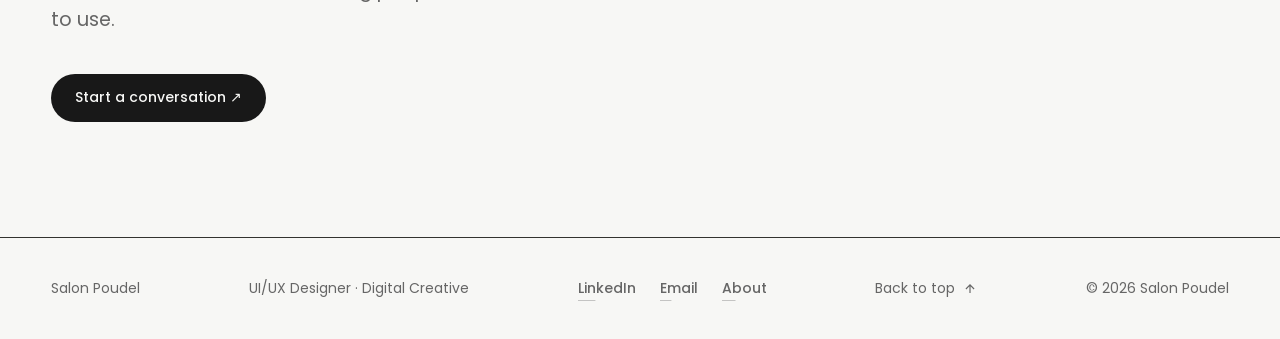
==== commit 7a0a3d3f: "Update about.html" ====
--- a/about.html
+++ b/about.html
@@ -146,7 +146,7 @@
         <p class="timeline-role">UI/UX Designer</p>
         <p class="timeline-company">Previous Experience</p>
       </div>
-      <span class="timeline-duration">Present</span>
+      <span class="timeline-duration">Previously</span>
     </div>
 
     <div class="timeline-body">
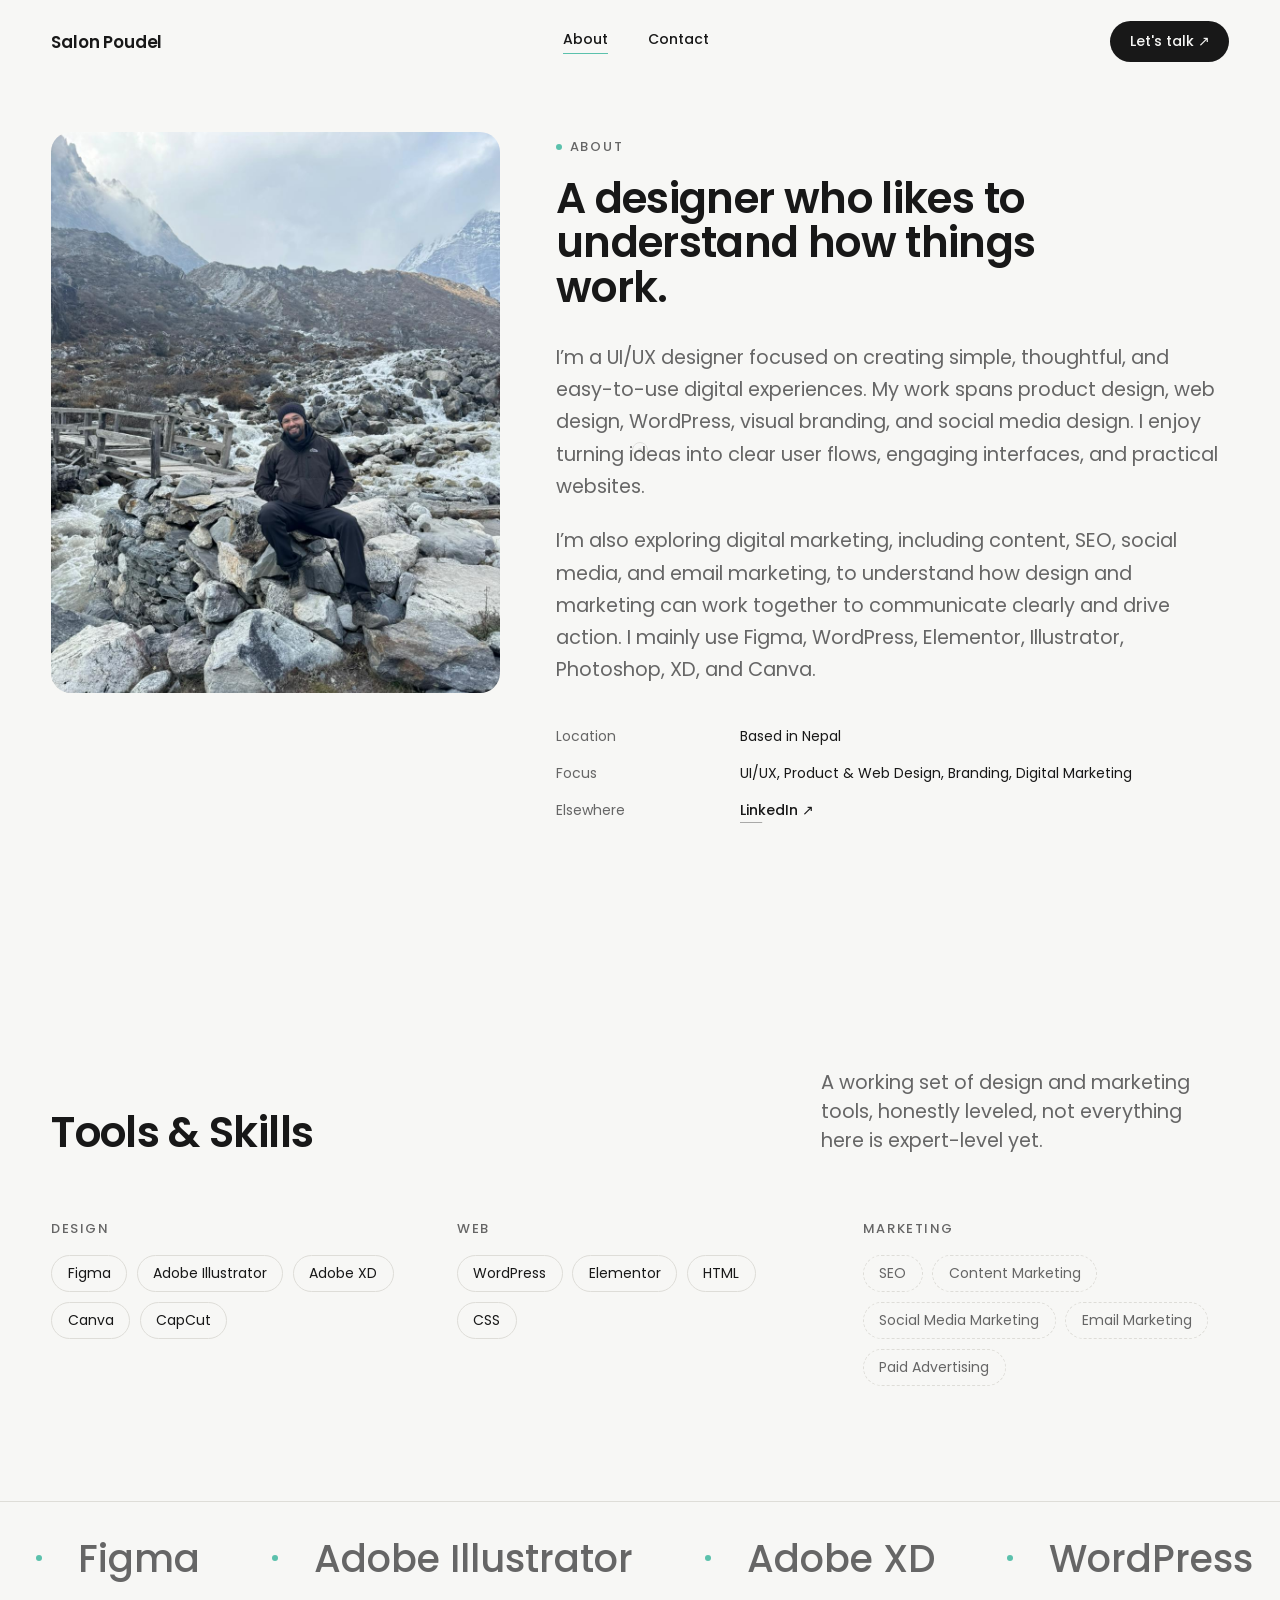
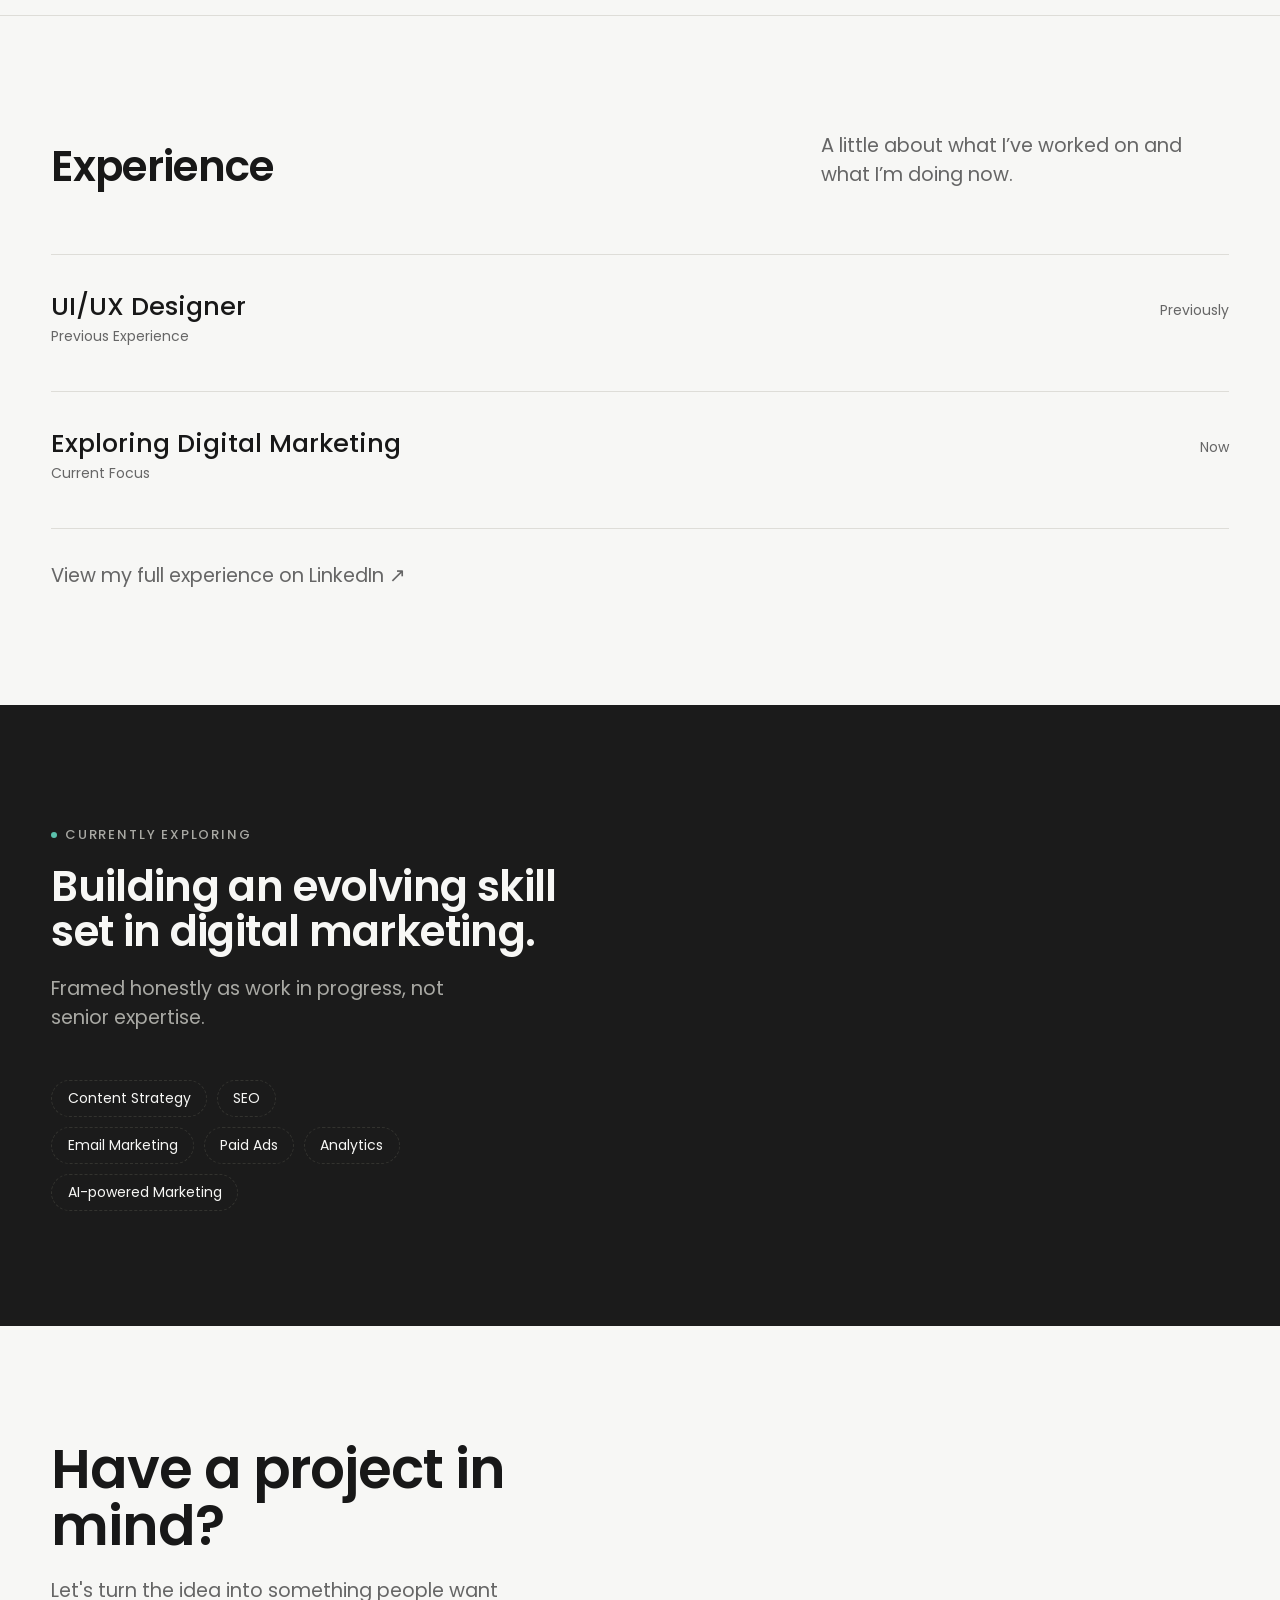
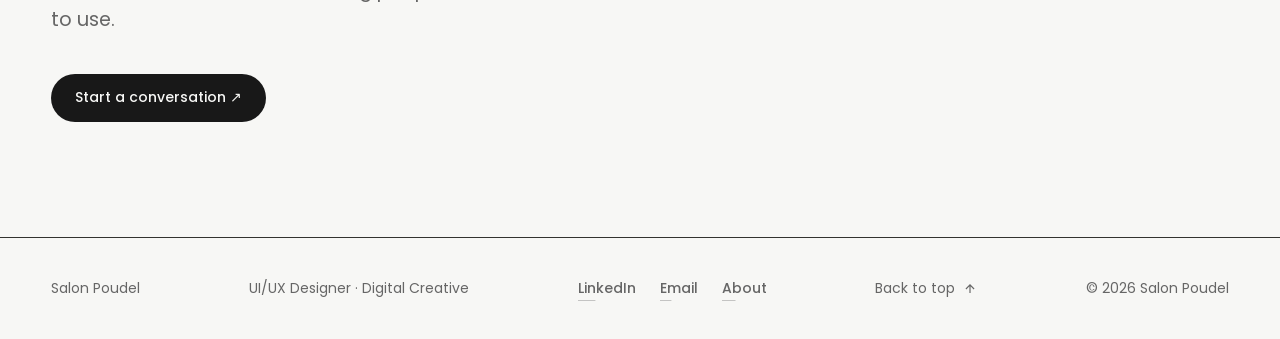
==== commit 67cd8731: "Update about.html" ====
--- a/about.html
+++ b/about.html
@@ -45,26 +45,72 @@
 <main id="main">
 
   <section class="section" style="padding-top:calc(var(--nav-h) + 3rem);">
-    <div class="container about-grid">
-      <div class="about-portrait reveal" role="img" aria-label="Portrait placeholder — replace with a real photo of Salon Poudel">
-        Portrait placeholder<br>Replace with photo
-      </div>
-      <div>
-        <p class="eyebrow reveal">About</p>
-        <h1 class="section-title reveal" style="margin-top:1.25rem;max-width:18ch;">A designer who likes to understand how things work.</h1>
-        <div class="about-copy" style="margin-top:2rem;">
-          <p class="reveal">I’m a UI/UX designer focused on creating simple, thoughtful, and easy-to-use digital experiences. My work spans product design, web design, WordPress, visual branding, and social media design. I enjoy turning ideas into clear user flows, engaging interfaces, and practical websites.</p>
-          <p class="reveal">I’m also exploring digital marketing, including content, SEO, social media, and email marketing, to understand how design and marketing can work together to communicate clearly and drive action. I mainly use Figma, WordPress, Elementor, Illustrator, Photoshop, XD, and Canva.</p>
-          <!-- <p class="reveal">I’m also exploring digital marketing as a natural extension of my design practice, particularly content, SEO, social media, and email marketing. I’m interested in how good design and marketing can work together to create experiences that look good, communicate clearly, and drive action. I mainly use Figma for UI/UX and product design, WordPress and Elementor for web projects, and Adobe Illustrator, Photoshop, XD, and Canva for visual and social design.</p> -->
-        </div>
-        <dl class="about-facts">
-          <div class="about-fact reveal"><dt>Location</dt><dd>Based in Nepal</dd></div>
-          <div class="about-fact reveal"><dt>Focus</dt><dd>UI/UX, Product & Web Design, Branding, Digital Marketing</dd></div>
-          <div class="about-fact reveal"><dt>Elsewhere</dt><dd><a class="text-link" href="https://www.linkedin.com/in/salon-poudel/" target="_blank" rel="noopener">LinkedIn ↗</a></dd></div>
-        </dl>
-      </div>
-    </div>
-  </section>
+  <div class="container about-grid">
+
+    <!-- About Image -->
+    <div class="about-portrait reveal">
+      <img
+        src="images/1000492665.JPG"
+        alt="Salon Poudel"
+      >
+    </div>
+
+    <!-- About Content -->
+    <div>
+      <p class="eyebrow reveal">About</p>
+
+      <h1 class="section-title reveal" style="margin-top:1.25rem;max-width:18ch;">
+        A designer who likes to understand how things work.
+      </h1>
+
+      <div class="about-copy" style="margin-top:2rem;">
+        <p class="reveal">
+          I’m a UI/UX designer focused on creating simple, thoughtful, and
+          easy-to-use digital experiences. My work spans product design,
+          web design, WordPress, visual branding, and social media design.
+          I enjoy turning ideas into clear user flows, engaging interfaces,
+          and practical websites.
+        </p>
+
+        <p class="reveal">
+          I’m also exploring digital marketing, including content, SEO,
+          social media, and email marketing, to understand how design and
+          marketing can work together to communicate clearly and drive action.
+          I mainly use Figma, WordPress, Elementor, Illustrator, Photoshop,
+          XD, and Canva.
+        </p>
+      </div>
+
+      <!-- About Facts -->
+      <dl class="about-facts">
+        <div class="about-fact reveal">
+          <dt>Location</dt>
+          <dd>Based in Nepal</dd>
+        </div>
+
+        <div class="about-fact reveal">
+          <dt>Focus</dt>
+          <dd>UI/UX, Product & Web Design, Branding, Digital Marketing</dd>
+        </div>
+
+        <div class="about-fact reveal">
+          <dt>Elsewhere</dt>
+          <dd>
+            <a
+              class="text-link"
+              href="https://www.linkedin.com/in/salon-poudel/"
+              target="_blank"
+              rel="noopener"
+            >
+              LinkedIn ↗
+            </a>
+          </dd>
+        </div>
+      </dl>
+    </div>
+
+  </div>
+</section>
 
   <!-- SKILLS -->
   <section class="section" id="skills">
--- a/css/styles.css
+++ b/css/styles.css
@@ -632,12 +632,18 @@
   display:grid; grid-template-columns:1fr; gap:3.5rem;
   align-items:start;
 }
-.about-portrait{
-  aspect-ratio:4/5;
-  background:#EAE9E4;
-  border:1px dashed var(--line);
-  display:flex; align-items:center; justify-content:center;
-  color:var(--ink-soft); font-size:var(--size-small); text-align:center; padding:2rem;
+.about-portrait {
+  aspect-ratio: 4 / 5;
+  overflow: hidden;
+   border-radius: 20px;
+}
+
+.about-portrait img {
+  width: 100%;
+  height: 100%;
+  display: block;
+  object-fit: cover;
+  object-position: center;
 }
 .about-copy p{ margin-bottom:1.4rem; color:var(--ink-soft); font-size:var(--size-lead); line-height:1.65; }
 .about-facts{ margin-top:2.5rem; display:grid; gap:1rem; }
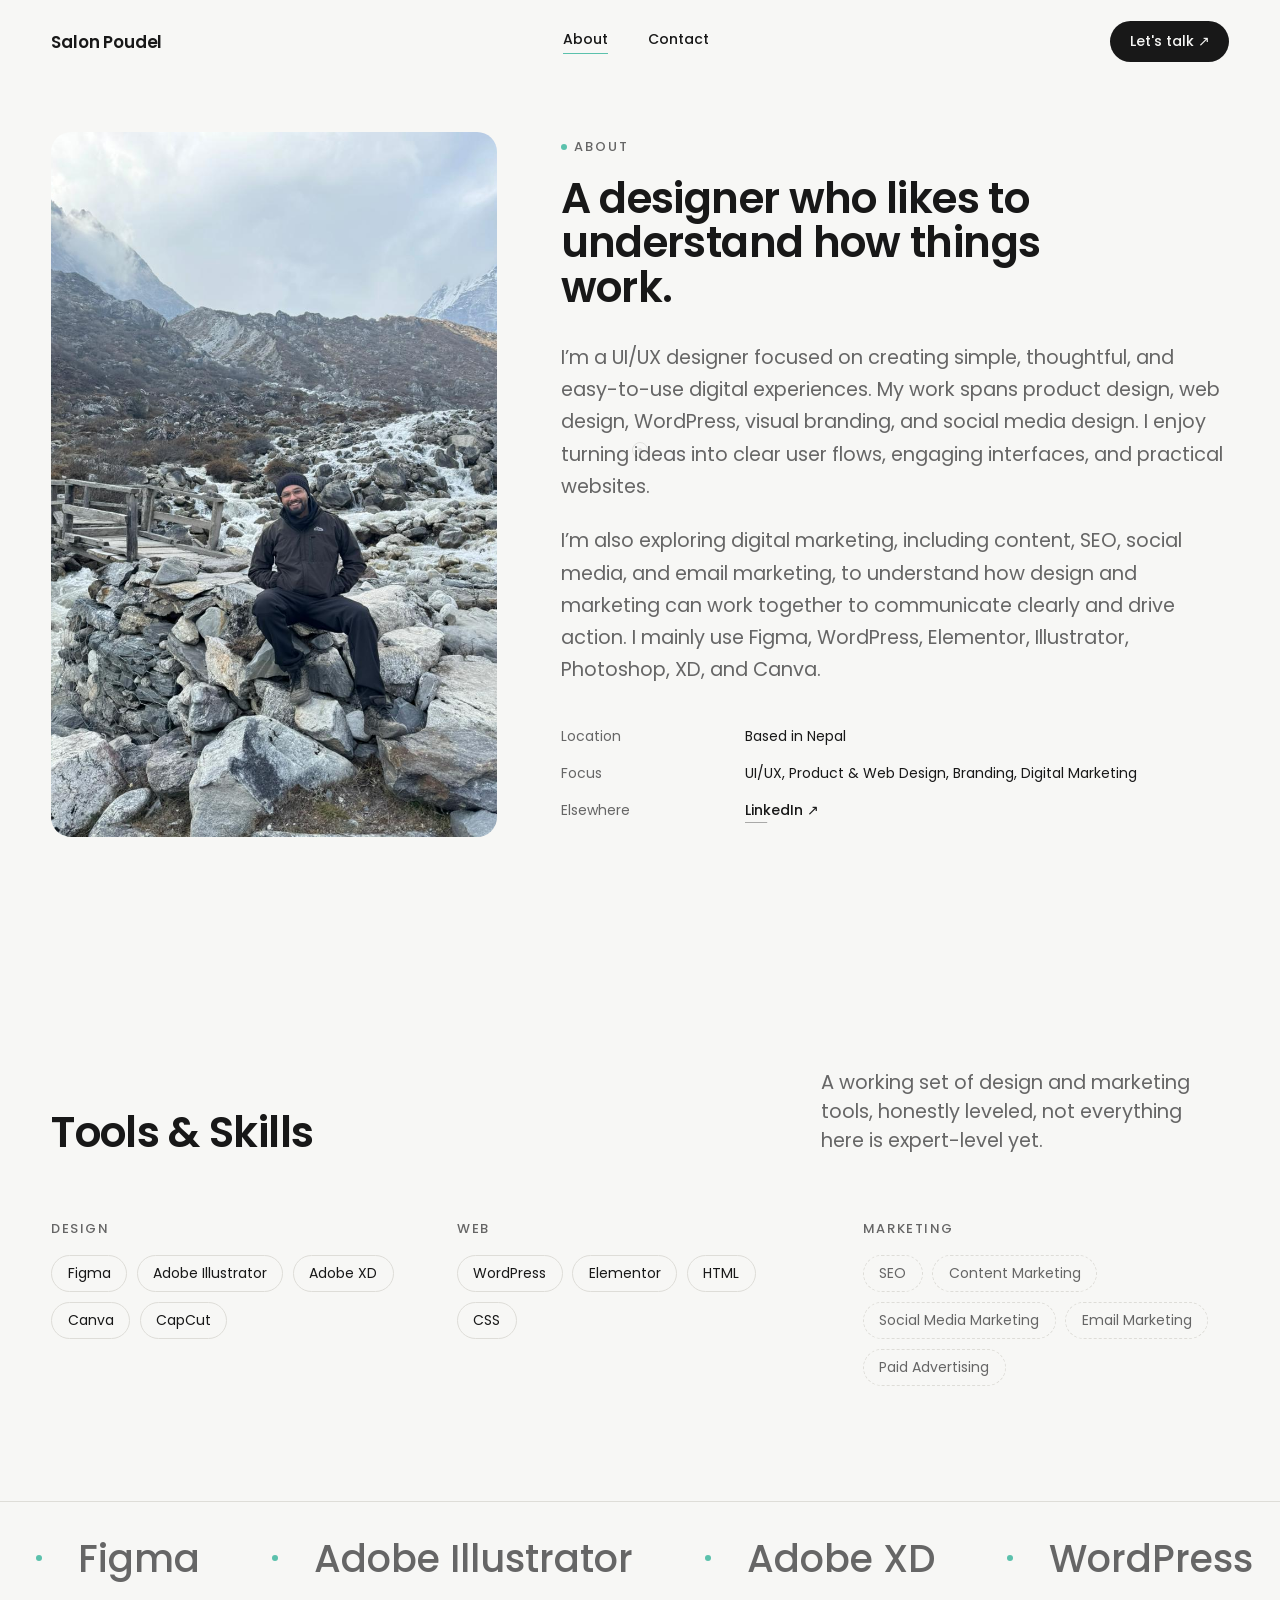
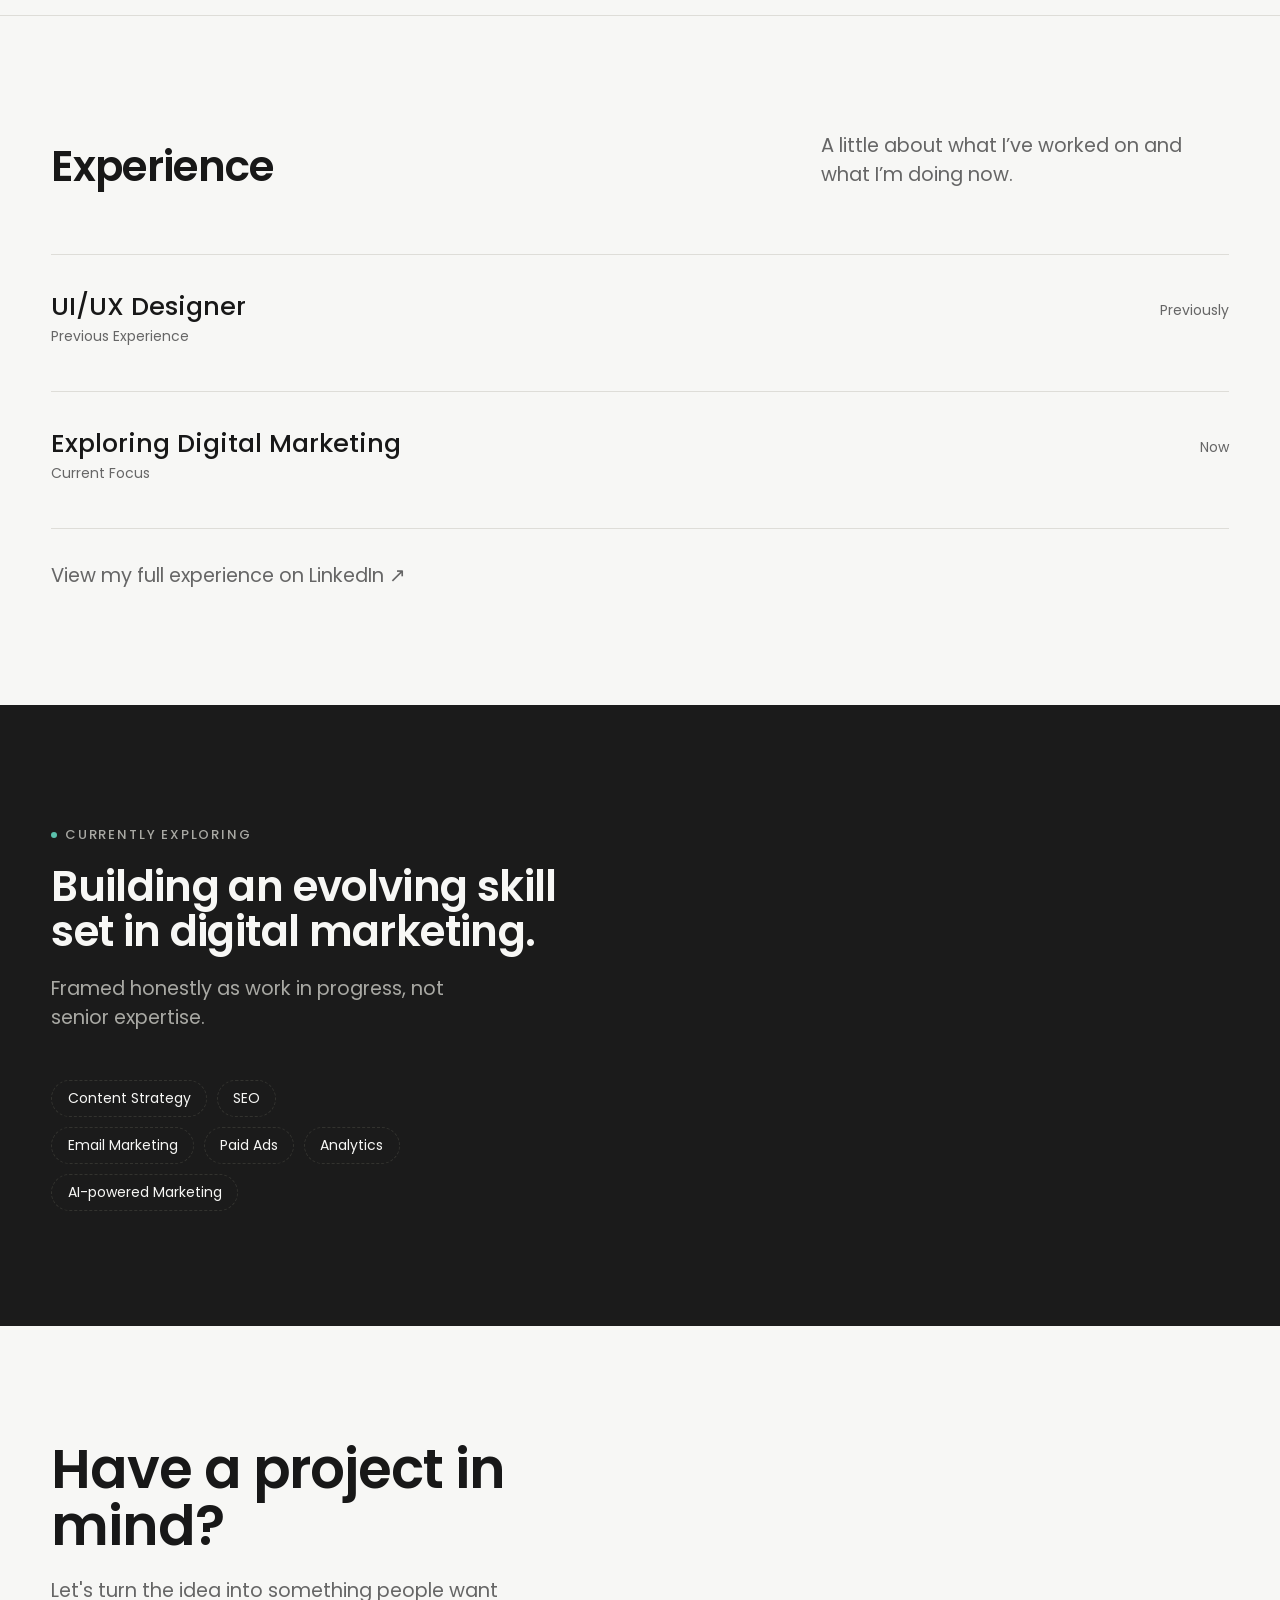
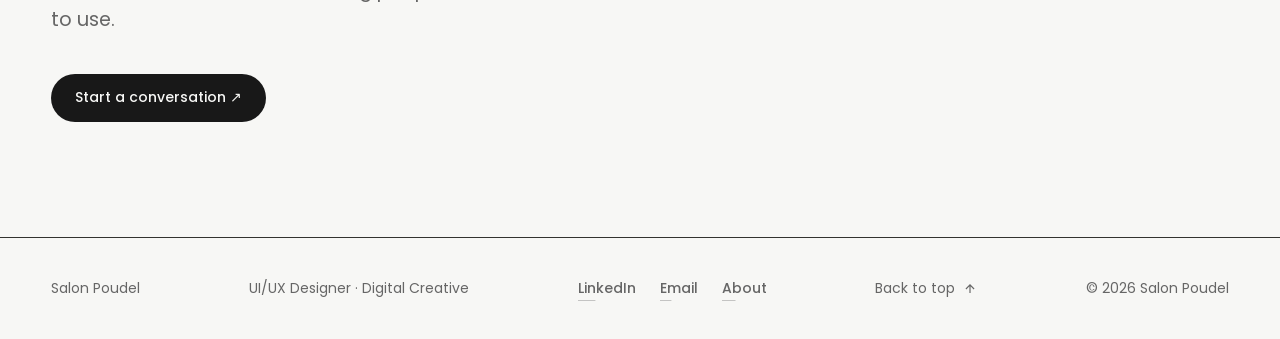
==== commit 7424e7c0: "Update about.html" ====
--- a/about.html
+++ b/about.html
@@ -15,7 +15,7 @@
 
 <header class="nav">
   <div class="container nav-inner">
-    <a href="index.html" class="nav-logo">Salon Poudel</a>
+    <a href="/" class="nav-logo">Salon Poudel</a>
     <nav class="nav-links" aria-label="Primary">
       <!-- <a href="work.html">Work</a> -->
       <a href="about.html" aria-current="page">About</a>
--- a/css/styles.css
+++ b/css/styles.css
@@ -632,10 +632,18 @@
   display:grid; grid-template-columns:1fr; gap:3.5rem;
   align-items:start;
 }
+.about-grid {
+  display: grid;
+  grid-template-columns: 1fr 1fr;
+  gap: 4rem;
+  align-items: stretch;
+}
+
 .about-portrait {
-  aspect-ratio: 4 / 5;
+  height: 100%;
+  min-height: 600px;
   overflow: hidden;
-   border-radius: 20px;
+  border-radius: 20px;
 }
 
 .about-portrait img {
@@ -777,3 +785,68 @@
   position:absolute; width:1px; height:1px; padding:0; margin:-1px;
   overflow:hidden; clip:rect(0,0,0,0); white-space:nowrap; border:0;
 }
+
+/* Hero Typewriter */
+.typewriter-text {
+  display: inline;
+}
+
+.typewriter-highlight {
+  position: relative;
+  display: inline;
+  background: linear-gradient(
+    transparent 62%,
+    rgba(91, 193, 172, 0.35) 62%,
+    rgba(91, 193, 172, 0.35) 92%,
+    transparent 92%
+  );
+}
+
+.typewriter-cursor {
+  display: inline-block;
+  width: 2px;
+  height: 0.9em;
+  margin-left: 5px;
+  vertical-align: -0.05em;
+  background: currentColor;
+  animation: typewriter-blink 0.8s steps(1) infinite;
+}
+
+@keyframes typewriter-blink {
+  0%,
+  45% {
+    opacity: 1;
+  }
+
+  46%,
+  100% {
+    opacity: 0;
+  }
+}
+
+.hero-sub-row {
+  opacity: 0;
+  visibility: hidden;
+  transform: translateY(12px);
+  transition: opacity 0.7s ease, transform 0.7s ease;
+}
+
+.hero-sub-row.is-visible {
+  opacity: 1;
+  visibility: visible;
+  transform: translateY(0);
+}
+
+.hero-heading-wrap {
+  text-align: left;
+}
+
+.hero-eyebrow {
+  text-align: left;
+}
+
+.hero-heading {
+  text-align: left;
+}
+
+}
